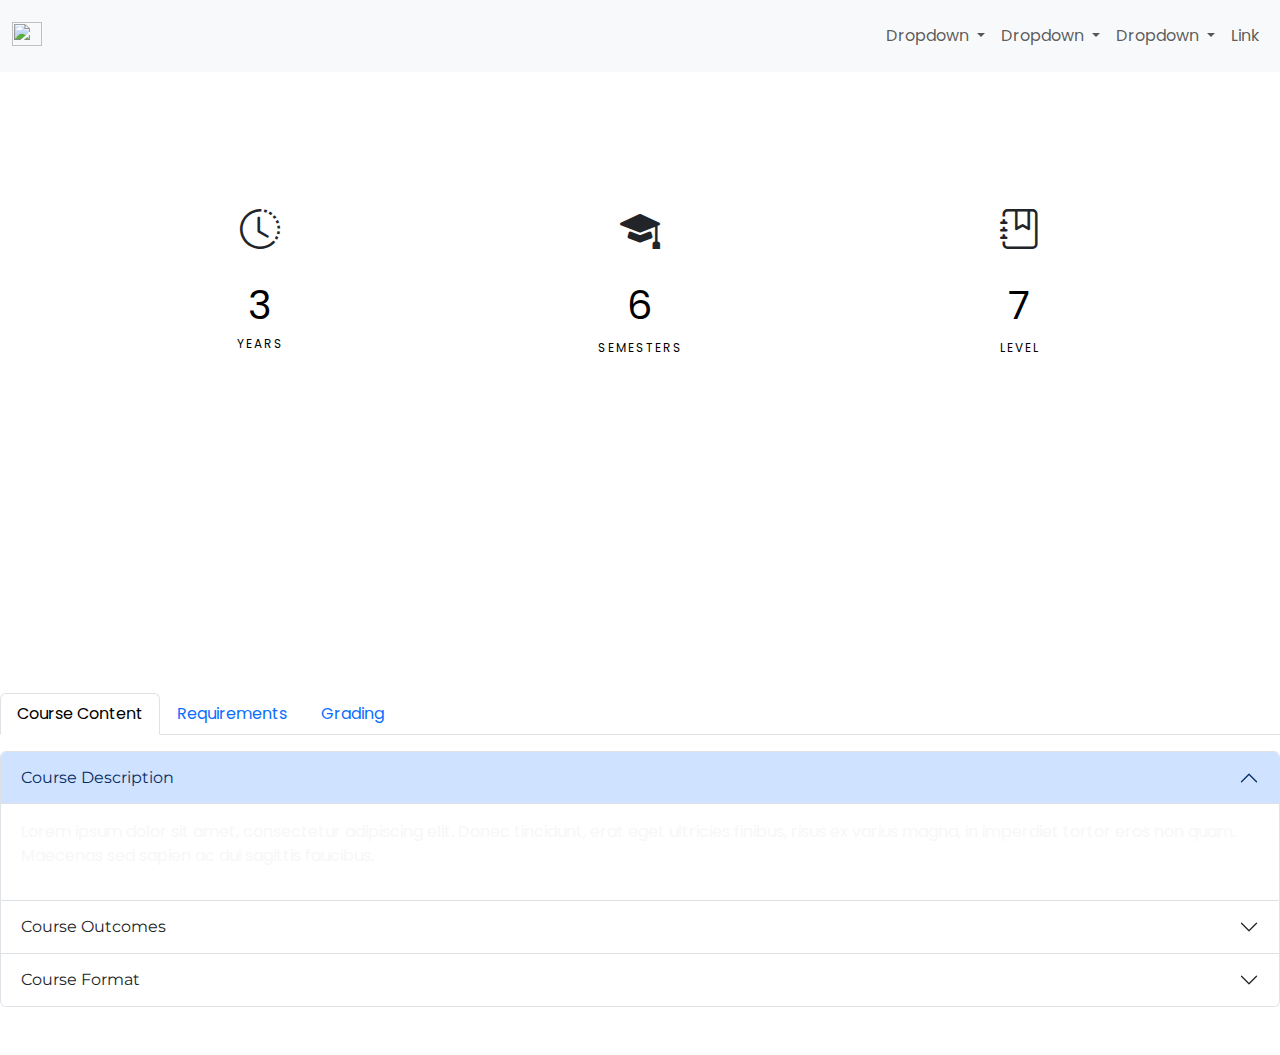
==== about.html @ 7b087fee "Initial commit" ====
<!DOCTYPE html>
<html lang="en">
  <head>
    <meta charset="UTF-8" />
    <meta name="viewport" content="width=device-width, initial-scale=1.0" />
    <title>Document</title>
    <link
      rel="stylesheet"
      href="https://cdn.jsdelivr.net/npm/bootstrap@5.3.3/dist/css/bootstrap.min.css"
    />
    <link rel="stylesheet" href="style/style.css" />
    <link
      rel="stylesheet"
      href="https://cdnjs.cloudflare.com/ajax/libs/animate.css/4.1.1/animate.min.css"
    />
  </head>
  <body>
    <header class="container-md">
      <nav
        class="navbar navbar-expand-lg navbar-light bg-light fixed-top"
        style="padding-top: 1rem; padding-bottom: 1rem"
      >
        <div class="container-fluid" style="max-width: 1600px">
          <a class="navbar-brand" href="#">
            <img
              src="https://getbootstrap.com/docs/5.1/assets/brand/bootstrap-logo.svg"
              alt=""
              width="30"
              height="24"
              class="d-inline-block align-text-top"
            />
          </a>
          <button
            class="navbar-toggler"
            type="button"
            data-bs-toggle="collapse"
            data-bs-target="#navbarSupportedContent"
            aria-controls="navbarSupportedContent"
            aria-expanded="false"
            aria-label="Toggle navigation"
          >
            <span class="navbar-toggler-icon"></span>
          </button>
          <div class="collapse navbar-collapse" id="navbarSupportedContent">
            <ul class="navbar-nav ms-auto me-0 mb-2 mb-lg-0">
              <li class="nav-item dropdown">
                <a
                  class="nav-link dropdown-toggle"
                  href="#"
                  id="navbarDropdown"
                  role="button"
                  data-bs-toggle="dropdown"
                  aria-expanded="false"
                >
                  Dropdown
                </a>
                <ul class="dropdown-menu" aria-labelledby="navbarDropdown">
                  <li><a class="dropdown-item" href="#">Action</a></li>
                  <li><a class="dropdown-item" href="#">Another action</a></li>
                  <li><hr class="dropdown-divider" /></li>
                  <li>
                    <a class="dropdown-item" href="#">Something else here</a>
                  </li>
                </ul>
              </li>
              <li class="nav-item dropdown">
                <a
                  class="nav-link dropdown-toggle"
                  href="#"
                  id="navbarDropdown"
                  role="button"
                  data-bs-toggle="dropdown"
                  aria-expanded="false"
                >
                  Dropdown
                </a>
                <ul class="dropdown-menu" aria-labelledby="navbarDropdown">
                  <li><a class="dropdown-item" href="#">Action</a></li>
                  <li><a class="dropdown-item" href="#">Another action</a></li>
                  <li><hr class="dropdown-divider" /></li>
                  <li>
                    <a class="dropdown-item" href="#">Something else here</a>
                  </li>
                </ul>
              </li>
              <li class="nav-item dropdown">
                <a
                  class="nav-link dropdown-toggle"
                  href="#"
                  id="navbarDropdown"
                  role="button"
                  data-bs-toggle="dropdown"
                  aria-expanded="false"
                >
                  Dropdown
                </a>
                <ul class="dropdown-menu" aria-labelledby="navbarDropdown">
                  <li><a class="dropdown-item" href="#">Action</a></li>
                  <li><a class="dropdown-item" href="#">Another action</a></li>
                  <li><hr class="dropdown-divider" /></li>
                  <li>
                    <a class="dropdown-item" href="#">Something else here</a>
                  </li>
                </ul>
              </li>
              <li class="nav-item">
                <a class="nav-link" href="#">Link</a>
              </li>
            </ul>
          </div>
        </div>
      </nav>
    </header>
    <section class="container-fluid" style="margin-top: 0px">
      <div class="container">
        <div class="row">
          <!-- counter -->
          <div class="col-md-4 col-sm-4 bottom-margin text-center counter-section fadeInUp sm-margin-bottom-ten animated" data-wow-duration="300ms" style="visibility: visible; animation-duration: 300ms; animation-name: fadeInUp;">
              <i class="bi bi-clock-history medium-icon" style="font-size: 40px;"></i>
              <span class="timer counter alt-font appear">3</span>
              <p class="counter-title">Years</p>
          </div>
          <!-- end counter -->
          <!-- counter -->
          <div class="col-md-4 col-sm-4 bottom-margin text-center counter-section fadeInUp sm-margin-bottom-ten animated" data-wow-duration="600ms" style="visibility: visible; animation-duration: 600ms; animation-name: fadeInUp;">
              <i class="bi bi-mortarboard-fill medium-icon"></i>
               <span class="timer counter alt-font appear">6</span>
              <span class="counter-title">Semesters</span>
          </div>
          <!-- end counter -->
          <!-- counter -->
          <div class="col-md-4 col-sm-4 bottom-margin-small text-center counter-section fadeInUp xs-margin-bottom-ten animated" data-wow-duration="900ms" style="visibility: visible; animation-duration: 900ms; animation-name: fadeInUp;">
              <i class="bi bi-journal-bookmark medium-icon"></i>
               <span class="timer counter alt-font appear">7</span>
              <span class="counter-title">Level</span>
          </div>
          <!-- end counter -->
      </div>
  </div>
    </section>
    <section
      style="
        background-image: url('https://dummyimage.com/1920x600/000/fff');
        background-size: cover;
        background-position: center;
      "
      class="d-flex align-items-center justify-content-center"
    >
      <div class="container-fluid" style="max-width: 1600px">
        <div class="row">
          <div class="col text-center pt-5 pb-5">
            <h1 class="display-1 fw-bold text-white">Electronic Engineering</h1>
            <p class="lead text-white">
              Lorem ipsum dolor sit amet, consectetur adipiscing elit.
              Vestibulum aliquet, nibh ut pretium malesuada, nisi est bibendum
              risus, ut efficitur turpis ipsum non tellus.
            </p>
          </div>
        </div>
      </div>
    </section>
    <section class="pt-5 pb-5">
      <ul class="nav nav-tabs" id="myTab" role="tablist">
        <li class="nav-item" role="presentation">
          <button class="nav-link active" id="home-tab" data-bs-toggle="tab" data-bs-target="#home" type="button" role="tab" aria-controls="home" aria-selected="true">Course Content</button>
        </li>
        <li class="nav-item" role="presentation">
          <button class="nav-link" id="profile-tab" data-bs-toggle="tab" data-bs-target="#profile" type="button" role="tab" aria-controls="profile" aria-selected="false">Requirements</button>
        </li>
        <li class="nav-item" role="presentation">
          <button class="nav-link" id="contact-tab" data-bs-toggle="tab" data-bs-target="#contact" type="button" role="tab" aria-controls="contact" aria-selected="false">Grading</button>
        </li>
      </ul>
      <div class="tab-content" id="myTabContent">
        <div class="tab-pane fade show active" id="home" role="tabpanel" aria-labelledby="home-tab">
          <div class="accordion mt-3" id="courseContentAccordion">
            <div class="accordion-item">
              <h2 class="accordion-header" id="courseContent1">
                <button class="accordion-button" type="button" data-bs-toggle="collapse" data-bs-target="#courseContent1Collapse" aria-expanded="true" aria-controls="courseContent1Collapse">
                  Course Description
                </button>
              </h2>
              <div id="courseContent1Collapse" class="accordion-collapse collapse show" aria-labelledby="courseContent1">
                <div class="accordion-body">
                  <p>
                    Lorem ipsum dolor sit amet, consectetur adipiscing elit.
                    Donec tincidunt, erat eget ultricies finibus, risus ex
                    varius magna, in imperdiet tortor eros non quam. Maecenas
                    sed sapien ac dui sagittis faucibus.
                  </p>
                </div>
              </div>
            </div>
            <div class="accordion-item">
              <h2 class="accordion-header" id="courseContent2">
                <button class="accordion-button collapsed" type="button" data-bs-toggle="collapse" data-bs-target="#courseContent2Collapse" aria-expanded="false" aria-controls="courseContent2Collapse">
                  Course Outcomes
                </button>
              </h2>
              <div id="courseContent2Collapse" class="accordion-collapse collapse" aria-labelledby="courseContent2">
                <div class="accordion-body">
                  <p>
                    Donec tincidunt, erat eget ultricies finibus, risus ex
                    varius magna, in imperdiet tortor eros non quam. Maecenas
                    sed sapien ac dui sagittis faucibus.
                  </p>
                </div>
              </div>
            </div>
            <div class="accordion-item">
              <h2 class="accordion-header" id="courseContent3">
                <button class="accordion-button collapsed" type="button" data-bs-toggle="collapse" data-bs-target="#courseContent3Collapse" aria-expanded="false" aria-controls="courseContent3Collapse">
                  Course Format
                </button>
              </h2>
              <div id="courseContent3Collapse" class="accordion-collapse collapse" aria-labelledby="courseContent3">
                <div class="accordion-body">
                  <p>
                    Lorem ipsum dolor sit amet, consectetur adipiscing elit.
                  </p>
                </div>
              </div>
            </div>
          </div>
        </div>
        <div class="tab-pane fade" id="profile" role="tabpanel" aria-labelledby="profile-tab">
          <div class="accordion mt-3" id="requirementsAccordion">
            <div class="accordion-item">
              <h2 class="accordion-header" id="requirements1">
                <button class="accordion-button" type="button" data-bs-toggle="collapse" data-bs-target="#requirements1Collapse" aria-expanded="true" aria-controls="requirements1Collapse">
                  Course Prerequisites
                </button>
              </h2>
              <div id="requirements1Collapse" class="accordion-collapse collapse show" aria-labelledby="requirements1">
                <div class="accordion-body">
                  <p>
                    Donec tincidunt, erat eget ultricies finibus, risus ex
                    varius magna, in imperdiet tortor eros non quam. Maecenas
                    sed sapien ac dui sagittis faucibus.
                  </p>
                </div>
              </div>
            </div>
            <div class="accordion-item">
              <h2 class="accordion-header" id="requirements2">
                <button class="accordion-button collapsed" type="button" data-bs-toggle="collapse" data-bs-target="#requirements2Collapse" aria-expanded="false" aria-controls="requirements2Collapse">
                  Software Requirements
                </button>
              </h2>
              <div id="requirements2Collapse" class="accordion-collapse collapse" aria-labelledby="requirements2">
                <div class="accordion-body">
                  <p>
                    Lorem ipsum dolor sit amet, consectetur adipiscing elit.
                    Donec tincidunt, erat eget ultricies finibus, risus ex
                    varius magna, in imperdiet tortor eros non quam. Maecenas
                    sed sapien ac dui sagittis faucibus.
                  </p>
                </div>
              </div>
            </div>
          </div>
        </div>
        <div class="tab-pane fade" id="contact" role="tabpanel" aria-labelledby="contact-tab">
          <div class="accordion mt-3" id="gradingAccordion">
            <div class="accordion-item">
              <h2 class="accordion-header" id="grading1">
                <button class="accordion-button" type="button" data-bs-toggle="collapse" data-bs-target="#grading1Collapse" aria-expanded="true" aria-controls="grading1Collapse">
                  Grading Scale
                </button>
              </h2>
              <div id="grading1Collapse" class="accordion-collapse collapse show" aria-labelledby="grading1">
                <div class="accordion-body">
                  <p>
                    Lorem ipsum dolor sit amet, consectetur adipiscing elit.
                    Donec tincidunt, erat eget ultricies finibus, risus ex
                    varius magna, in imperdiet tortor eros non quam. Maecenas
                    sed sapien ac dui sagittis faucibus.
                  </p>
                </div>
              </div>
            </div>
            <div class="accordion-item">
              <h2 class="accordion-header" id="grading2">
                <button class="accordion-button collapsed" type="button" data-bs-toggle="collapse" data-bs-target="#grading2Collapse" aria-expanded="false" aria-controls="grading2Collapse">
                  Assessment Methods
                </button>
              </h2>
              <div id="grading2Collapse" class="accordion-collapse collapse" aria-labelledby="grading2">

    <footer class="bg-dark text-center text-white py-2">
      <div class="container">
        <img src="https://dummyimage.com/200x50/000/fff" alt="Logo" />
        <p>Copyright © 2023, Placeholder Co.</p>
      </div>
    </footer>
  </body>
  <script src="https://cdn.jsdelivr.net/npm/bootstrap@5.3.3/dist/js/bootstrap.bundle.min.js"></script>
  <script src="./js/script.js"></script>
</html>
---- style/style.css ----
@import url("https://fonts.googleapis.com/css2?family=Poppins:wght@300;400;500;600;900&family=Montserrat:wght@300;400;500;600;900&display=swap");
@import url("https://cdn.jsdelivr.net/npm/bootstrap-icons@1.11.3/font/bootstrap-icons.min.css");

body {
  font-family: "Poppins", sans-serif;
}

h1,
h2,
h3,
h4,
h5,
h6 {
  font-family: "Montserrat", sans-serif !important;
}

.util-title {
  font-size: 2em;
  font-weight: 600;
  color: #f7f7f7;
}

.hero-header {
  background-color: #457b9d !important;
  padding: 10rem 3rem;
  margin: 6.25rem 0.9375rem 1.25rem 0.9375rem;
  border-radius: 20px;
  background-image: url("../images/hero.webp");
  background-size: cover;
  background-position: center;
  background-repeat: no-repeat;
  background-blend-mode: multiply;
}

.hero-subtitle {
  font-size: 4em;
  font-weight: 900;
  color: #f7f7f7;
}

.highlight {
  color: #7baece;
}

.filtered-img {
  filter: grayscale(100%);
}

p {
  color: #f7f7f7;
}

.info-box {
  background-color: #457b9d;
  padding: 10rem 3rem;
  margin: 6.25rem 0.9375rem 1.25rem 0.9375rem;
  border-radius: 20px;
}

.container-test {
  display: flex;
  justify-content: center;
  align-items: center;
  height: 100vh;
}

.image-container {
  perspective: 1000px;
}

.hover-image {
  width: 500px;
  transition: transform 0.2s ease;
}

.hover-image:hover {
  transform: scale(1.1) rotateX(var(--rotate-x)) rotateY(var(--rotate-y));
}

@keyframes slide {
  from {
    transform: translateX(0);
  }
  to {
    transform: translateX(-100%);
  }
}

.logos {
  overflow: hidden;
  padding: 60px 0;
  background: white;
  white-space: nowrap;
  position: relative;
}

.logos:before,
.logos:after {
  position: absolute;
  top: 0;
  width: 250px;
  height: 100%;
  content: "";
  z-index: 2;
}

.logos:before {
  left: 0;
  background: linear-gradient(to left, rgba(255, 255, 255, 0), white);
}

.logos:after {
  right: 0;
  background: linear-gradient(to right, rgba(255, 255, 255, 0), white);
}

.logos:hover .logos-slide {
  animation-play-state: paused;
}

.logos-slide {
  display: inline-block;
  animation: 35s slide infinite linear;
}

.logos-slide img {
  height: 50px;
  margin: 0 40px;
}

.owl-carousel .owl-item {
  transition: all 0.3s ease-in-out;
}

.owl-carousel .owl-item .card {
  padding: 30px;
  position: relative;
}

.owl-carousel .owl-stage-outer {
  overflow-y: auto !important;
  padding-bottom: 40px;
}

.owl-carousel .owl-item img {
  height: 50px;
  width: 50px !important;
  object-fit: cover;
  border-radius: 50px;
}

.owl-carousel .owl-item .card .name {
  position: absolute;
  bottom: -20px;
  left: 33%;
  color: #101c81;
  font-size: 1.1rem;
  font-weight: 600;
  background-color: aquamarine;
  padding: 0.3rem 0.4rem;
  border-radius: 5px;
  box-shadow: 2px 3px 15px #3c405a;
}

.owl-carousel .owl-item .card {
  opacity: 0.2;
  transform: scale3d(0.8, 0.8, 0.8);
  transition: all 0.3s ease-in-out;
}

.owl-carousel .owl-item.active.center .card {
  opacity: 1;
  transform: scale3d(1, 1, 1);
}

.owl-carousel .owl-dots {
  display: inline-block;
  width: 100%;
  text-align: center;
}

.owl-theme .owl-dots .owl-dot span {
  height: 20px;
  background: #2a6ba3 !important;
  border-radius: 2px !important;
  opacity: 0.8;
}

.owl-theme .owl-dots .owl-dot.active span,
.owl-theme .owl-dots .owl-dot:hover span {
  height: 13px;
  width: 13px;
  opacity: 1;
  transform: translateY(2px);
  background: #83b8e7 !important;
}

@media (min-width: 480.6px) and (max-width: 575.5px) {
  .owl-carousel .owl-item .card .name {
    left: 24%;
  }
}

@media (max-width: 360px) {
  .owl-carousel .owl-item .card .name {
    left: 30%;
  }
}

@media (max-width: 992px) {
  .util-title {
    font-size: 1em;
  }

  .hero-subtitle {
    font-size: 3em;
  }
}

.counter-section i {
  display: block;
  margin: 0 0 10px;
}
.counter-section span.counter {
  font-size: 40px;
  color: #000;
  line-height: 60px;
  display: block;
  letter-spacing: 2px;
}
.counter-title {
  font-size: 12px;
  letter-spacing: 2px;
  text-transform: uppercase;
  color: #000;
}
.counter-icon {
  top: 25px;
  position: relative;
}
.counter-style2 .counter-title {
  letter-spacing: 0.55px;
  float: left;
}
.counter-style2 span.counter {
  letter-spacing: 0.55px;
  float: left;
  margin-right: 10px;
}
.counter-style2 i {
  float: right;
  line-height: 26px;
  margin: 0 10px 0 0;
}
.counter-subheadline span {
  float: right;
}

.medium-icon {
  font-size: 40px !important;
  margin-bottom: 15px !important;
}

.container {
  margin-top: 200px;
}
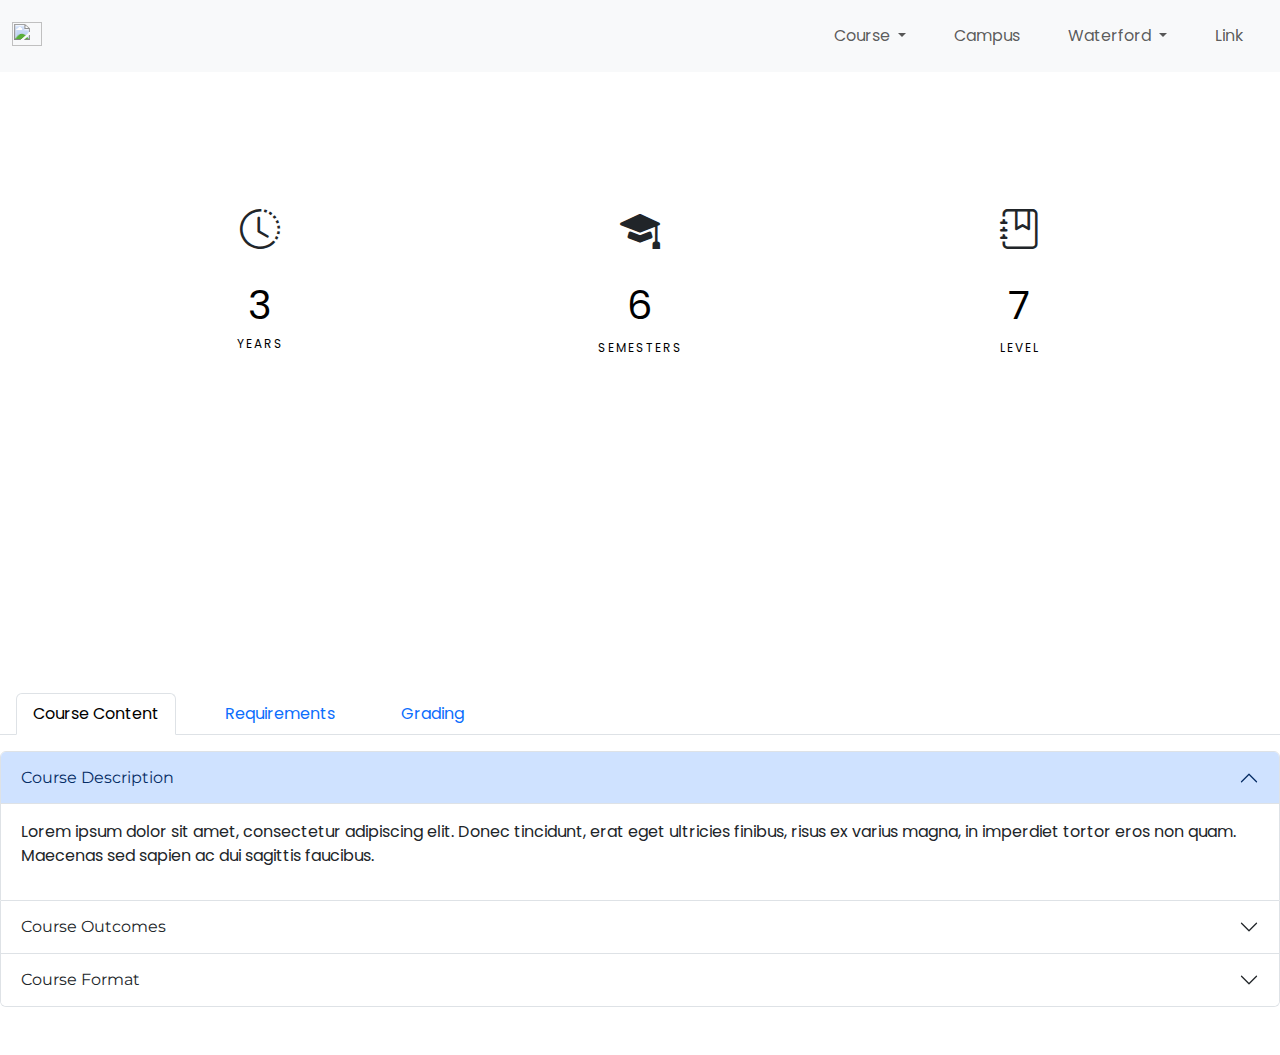
==== commit b7815319: "Navbar changes" ====
--- a/about.html
+++ b/about.html
@@ -52,55 +52,30 @@
                   data-bs-toggle="dropdown"
                   aria-expanded="false"
                 >
-                  Dropdown
+                Course
                 </a>
                 <ul class="dropdown-menu" aria-labelledby="navbarDropdown">
-                  <li><a class="dropdown-item" href="#">Action</a></li>
-                  <li><a class="dropdown-item" href="#">Another action</a></li>
-                  <li><hr class="dropdown-divider" /></li>
-                  <li>
-                    <a class="dropdown-item" href="#">Something else here</a>
-                  </li>
+                  <li><a class="dropdown-item" href="about.html">Course Info</a></li>
+                  <li><a class="dropdown-item" href="industry.html">About Industry</a></li>
                 </ul>
+              </li>
+              <li class="nav-item">
+                <a class="nav-link" href="#">Campus</a>
               </li>
               <li class="nav-item dropdown">
                 <a
                   class="nav-link dropdown-toggle"
-                  href="#"
+                  href="campus.html"
                   id="navbarDropdown"
                   role="button"
                   data-bs-toggle="dropdown"
                   aria-expanded="false"
                 >
-                  Dropdown
+                  Waterford
                 </a>
                 <ul class="dropdown-menu" aria-labelledby="navbarDropdown">
-                  <li><a class="dropdown-item" href="#">Action</a></li>
-                  <li><a class="dropdown-item" href="#">Another action</a></li>
-                  <li><hr class="dropdown-divider" /></li>
-                  <li>
-                    <a class="dropdown-item" href="#">Something else here</a>
-                  </li>
-                </ul>
-              </li>
-              <li class="nav-item dropdown">
-                <a
-                  class="nav-link dropdown-toggle"
-                  href="#"
-                  id="navbarDropdown"
-                  role="button"
-                  data-bs-toggle="dropdown"
-                  aria-expanded="false"
-                >
-                  Dropdown
-                </a>
-                <ul class="dropdown-menu" aria-labelledby="navbarDropdown">
-                  <li><a class="dropdown-item" href="#">Action</a></li>
-                  <li><a class="dropdown-item" href="#">Another action</a></li>
-                  <li><hr class="dropdown-divider" /></li>
-                  <li>
-                    <a class="dropdown-item" href="#">Something else here</a>
-                  </li>
+                  <li><a class="dropdown-item" href="#">Ammenities</a></li>
+                  <li><a class="dropdown-item" href="#">Accommodation</a></li>
                 </ul>
               </li>
               <li class="nav-item">
--- a/style/style.css
+++ b/style/style.css
@@ -3,6 +3,7 @@
 
 body {
   font-family: "Poppins", sans-serif;
+  overflow-x: hidden;
 }
 
 h1,
@@ -14,47 +15,88 @@
   font-family: "Montserrat", sans-serif !important;
 }
 
-.util-title {
-  font-size: 2em;
-  font-weight: 600;
+.navbar-brand {
+  transition: transform 0.2s ease;
+}
+
+.nav-item {
+  margin: 0rem 1rem;
+}
+
+.nav-link:hover {
+  color: #457b9d !important;
+}
+
+.dropdown-item:active {
+  color: #457b9d !important;
+}
+
+.navbar-brand:hover {
+  transform: scale(1.2);
+}
+
+.cta {
+  background-color: #457b9d;
+  padding: 0.5rem;
+  border-radius: 5px;
   color: #f7f7f7;
 }
 
-.hero-header {
+.cta:hover {
+  background-color: #457b9d;
+  padding: 0.5rem;
+  border-radius: 5px;
+  color: #f7f7f7;
+}
+
+.container-fluid {
+  max-width: 1600px;
+}
+
+.hero-header,
+.acc-header {
   background-color: #457b9d !important;
   padding: 10rem 3rem;
-  margin: 6.25rem 0.9375rem 1.25rem 0.9375rem;
+  margin: 8rem 0.9375rem 1.25rem 0.9375rem;
   border-radius: 20px;
-  background-image: url("../images/hero.webp");
   background-size: cover;
   background-position: center;
   background-repeat: no-repeat;
   background-blend-mode: multiply;
 }
 
-.hero-subtitle {
-  font-size: 4em;
-  font-weight: 900;
-  color: #f7f7f7;
+.hero-header {
+  background-image: url("../images/hero.webp");
+}
+
+.acc-header {
+  background-image: url("../images/waterford.webp");
 }
 
 .highlight {
   color: #7baece;
 }
 
+.small-about {
+  background-image: url(../images/gear-accent.svg);
+  background-size: contain;
+  background-repeat: no-repeat;
+  background-position: right;
+  padding: 5rem 0rem 6rem 0rem;
+  border-radius: 20px;
+}
+
 .filtered-img {
   filter: grayscale(100%);
 }
 
-p {
-  color: #f7f7f7;
-}
-
 .info-box {
   background-color: #457b9d;
-  padding: 10rem 3rem;
+  padding: 3rem 3rem;
   margin: 6.25rem 0.9375rem 1.25rem 0.9375rem;
   border-radius: 20px;
+  background-image: url(../images/icons.webp);
+  background-size: cover;
 }
 
 .container-test {
@@ -153,13 +195,13 @@
   position: absolute;
   bottom: -20px;
   left: 33%;
-  color: #101c81;
+  color: #f7f7f7;
   font-size: 1.1rem;
   font-weight: 600;
-  background-color: aquamarine;
+  background-color: #457b9d;
   padding: 0.3rem 0.4rem;
   border-radius: 5px;
-  box-shadow: 2px 3px 15px #3c405a;
+  box-shadow: 2px 2px 5px #3c405a54;
 }
 
 .owl-carousel .owl-item .card {
@@ -181,8 +223,9 @@
 
 .owl-theme .owl-dots .owl-dot span {
   height: 20px;
-  background: #2a6ba3 !important;
-  border-radius: 2px !important;
+  background: #f7f7f7f7 !important;
+  border-radius: 10px !important;
+  border: 1px solid #191919;
   opacity: 0.8;
 }
 
@@ -192,7 +235,29 @@
   width: 13px;
   opacity: 1;
   transform: translateY(2px);
-  background: #83b8e7 !important;
+  background: #457b9d !important;
+}
+
+.owl-carousel::before {
+  content: "“"; /* this is the left quote mark */
+  position: absolute;
+  color: #457b9d;
+  font-size: 10em;
+  font-weight: 700;
+  z-index: 2;
+  opacity: 0.2;
+  top: -10rem;
+}
+
+.owl-carousel::after {
+  content: "”"; /* this is the right quote mark */
+  position: absolute;
+  color: #457b9d;
+  font-size: 10em;
+  font-weight: 700;
+  z-index: 2;
+  opacity: 0.3;
+  bottom: -10rem;
 }
 
 @media (min-width: 480.6px) and (max-width: 575.5px) {
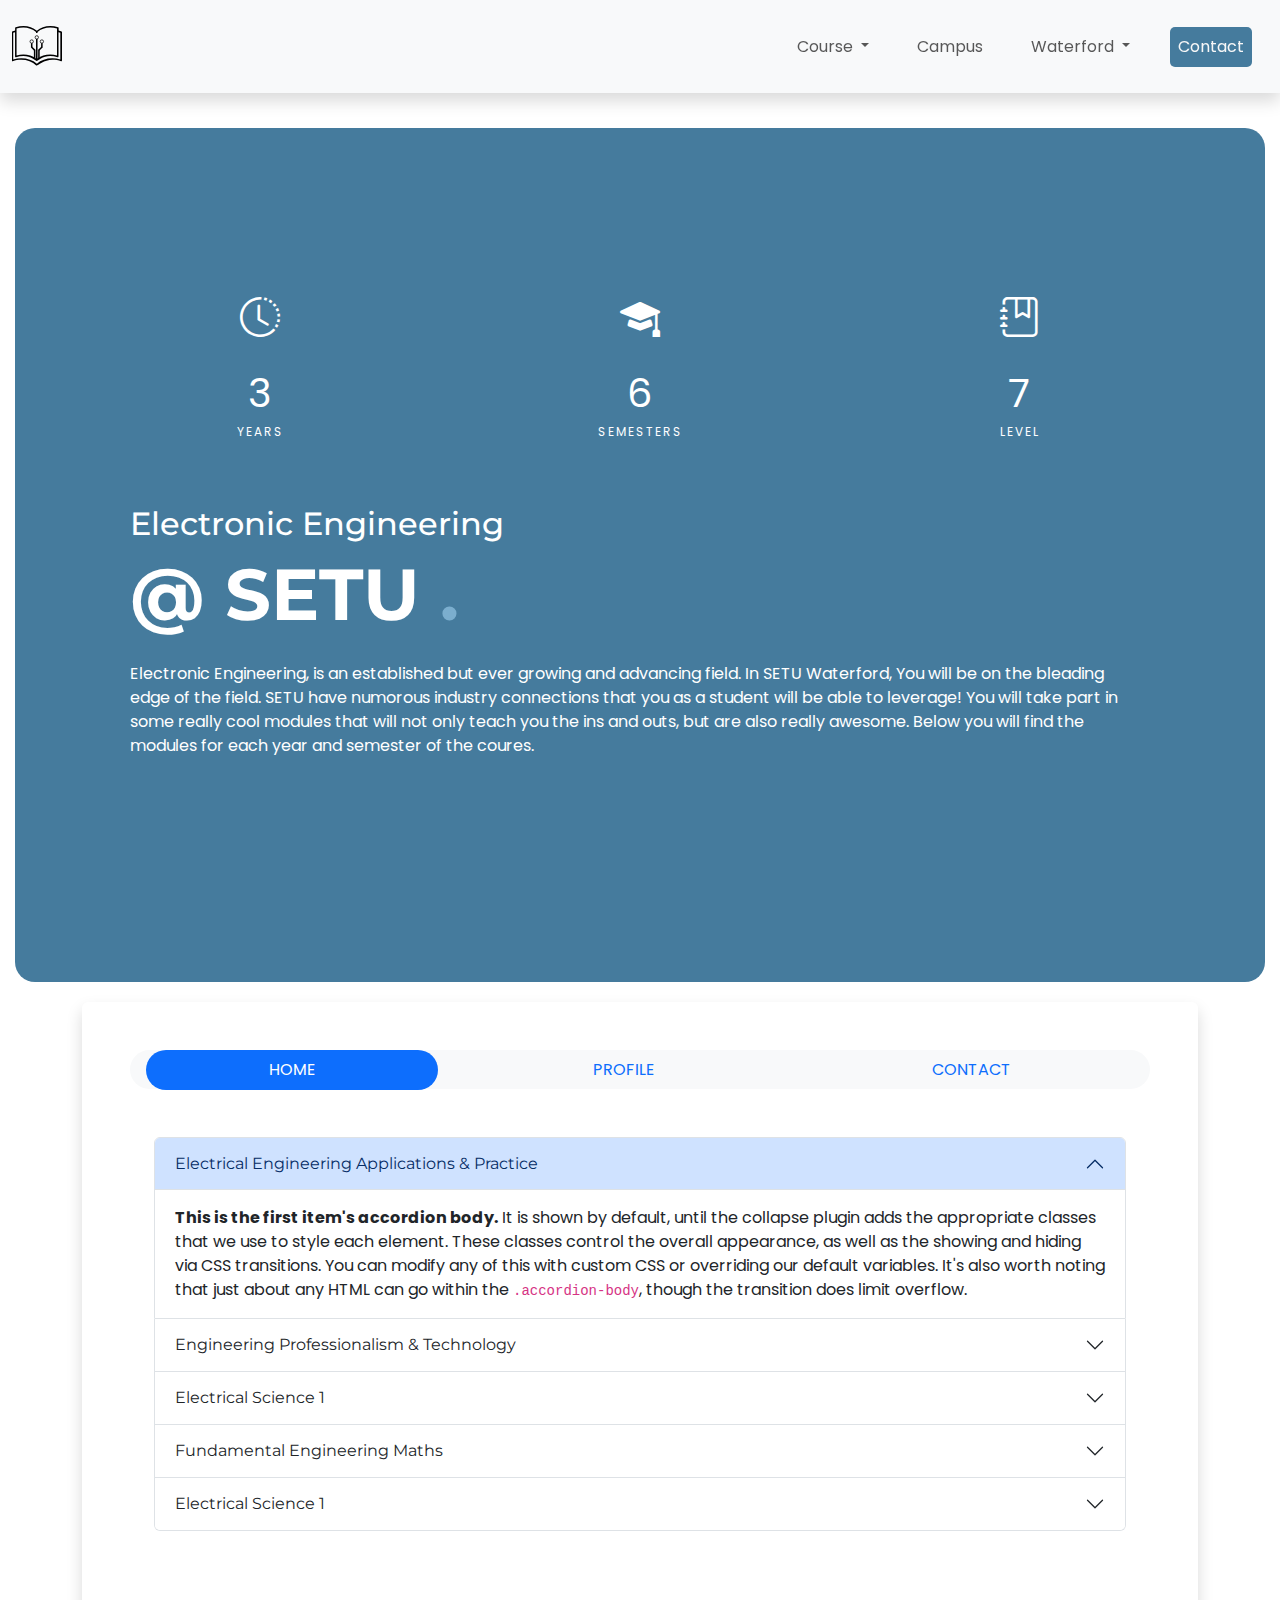
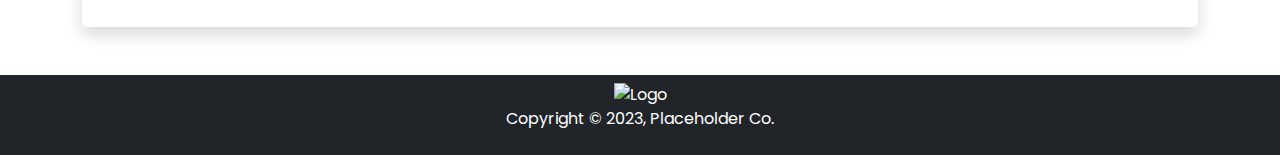
==== commit f84de0c5: "big changes" ====
--- a/about.html
+++ b/about.html
@@ -16,17 +16,17 @@
   </head>
   <body>
     <header class="container-md">
+      <!-- Nav Start-->
       <nav
-        class="navbar navbar-expand-lg navbar-light bg-light fixed-top"
-        style="padding-top: 1rem; padding-bottom: 1rem"
+        class="navbar navbar-expand-lg navbar-light bg-light fixed-top pt-3 pb-3 shadow"
       >
-        <div class="container-fluid" style="max-width: 1600px">
-          <a class="navbar-brand" href="#">
+        <div class="container-fluid">
+          <a class="navbar-brand" href="index.html">
             <img
-              src="https://getbootstrap.com/docs/5.1/assets/brand/bootstrap-logo.svg"
-              alt=""
-              width="30"
-              height="24"
+              src="./images/logo.svg"
+              alt="Home-Logo"
+              width="50px"
+              height="auto"
               class="d-inline-block align-text-top"
             />
           </a>
@@ -52,20 +52,26 @@
                   data-bs-toggle="dropdown"
                   aria-expanded="false"
                 >
-                Course
+                  Course
                 </a>
                 <ul class="dropdown-menu" aria-labelledby="navbarDropdown">
-                  <li><a class="dropdown-item" href="about.html">Course Info</a></li>
-                  <li><a class="dropdown-item" href="industry.html">About Industry</a></li>
+                  <li>
+                    <a class="dropdown-item" href="about.html">Course Info</a>
+                  </li>
+                  <li>
+                    <a class="dropdown-item" href="industry.html"
+                      >About Industry</a
+                    >
+                  </li>
                 </ul>
               </li>
               <li class="nav-item">
-                <a class="nav-link" href="#">Campus</a>
+                <a class="nav-link" href="campus.html">Campus</a>
               </li>
               <li class="nav-item dropdown">
                 <a
                   class="nav-link dropdown-toggle"
-                  href="campus.html"
+                  href="#"
                   id="navbarDropdown"
                   role="button"
                   data-bs-toggle="dropdown"
@@ -74,193 +80,163 @@
                   Waterford
                 </a>
                 <ul class="dropdown-menu" aria-labelledby="navbarDropdown">
-                  <li><a class="dropdown-item" href="#">Ammenities</a></li>
-                  <li><a class="dropdown-item" href="#">Accommodation</a></li>
+                  <li>
+                    <a class="dropdown-item" href="amenities.html"
+                      >Amenities</a
+                    >
+                  </li>
+                  <li>
+                    <a class="dropdown-item" href="accommodation.html"
+                      >Accommodation</a
+                    >
+                  </li>
                 </ul>
               </li>
               <li class="nav-item">
-                <a class="nav-link" href="#">Link</a>
+                <a class="nav-link cta" href="contact.html">Contact</a>
               </li>
             </ul>
           </div>
         </div>
       </nav>
+      <!-- Nav End-->
     </header>
-    <section class="container-fluid" style="margin-top: 0px">
+    <section class="jumbotron about-header">
       <div class="container">
         <div class="row">
           <!-- counter -->
-          <div class="col-md-4 col-sm-4 bottom-margin text-center counter-section fadeInUp sm-margin-bottom-ten animated" data-wow-duration="300ms" style="visibility: visible; animation-duration: 300ms; animation-name: fadeInUp;">
-              <i class="bi bi-clock-history medium-icon" style="font-size: 40px;"></i>
-              <span class="timer counter alt-font appear">3</span>
-              <p class="counter-title">Years</p>
-          </div>
+          <figure class="col-md-4 col-sm-4 bottom-margin text-center text-white counter-section fadeInUp animated" data-wow-duration="300ms" style="visibility: visible; animation-duration: 300ms; animation-name: fadeInUp;">
+              <i class="bi bi-clock-history medium-icon text-white" style="font-size: 40px;"></i>
+              <span class="timer counter alt-font appear text-white">3</span>
+              <figcaption class="counter-title text-white">Years</figcaption>
+          </figure>
           <!-- end counter -->
           <!-- counter -->
-          <div class="col-md-4 col-sm-4 bottom-margin text-center counter-section fadeInUp sm-margin-bottom-ten animated" data-wow-duration="600ms" style="visibility: visible; animation-duration: 600ms; animation-name: fadeInUp;">
-              <i class="bi bi-mortarboard-fill medium-icon"></i>
-               <span class="timer counter alt-font appear">6</span>
-              <span class="counter-title">Semesters</span>
-          </div>
+          <figure class="col-md-4 col-sm-4 bottom-margin text-center text-white counter-section fadeInUp animated" data-wow-duration="600ms" style="visibility: visible; animation-duration: 600ms; animation-name: fadeInUp;">
+              <i class="bi bi-mortarboard-fill medium-icon text-white"></i>
+               <span class="timer counter alt-font appear text-white">6</span>
+              <figcaption class="counter-title text-white">Semesters</figcaption>
+          </figure>
           <!-- end counter -->
           <!-- counter -->
-          <div class="col-md-4 col-sm-4 bottom-margin-small text-center counter-section fadeInUp xs-margin-bottom-ten animated" data-wow-duration="900ms" style="visibility: visible; animation-duration: 900ms; animation-name: fadeInUp;">
-              <i class="bi bi-journal-bookmark medium-icon"></i>
-               <span class="timer counter alt-font appear">7</span>
-              <span class="counter-title">Level</span>
-          </div>
-          <!-- end counter -->
-      </div>
-  </div>
-    </section>
-    <section
-      style="
-        background-image: url('https://dummyimage.com/1920x600/000/fff');
-        background-size: cover;
-        background-position: center;
-      "
-      class="d-flex align-items-center justify-content-center"
-    >
-      <div class="container-fluid" style="max-width: 1600px">
+          <figure class="col-md-4 col-sm-4 bottom-margin-small text-center text-white counter-section  animated" data-wow-duration="900ms" style="visibility: visible; animation-duration: 900ms; animation-name: fadeInUp;">
+              <i class="bi bi-journal-bookmark medium-icon text-white"></i>
+               <span class="timer counter alt-font appear text-white ">7</span>
+              <figcaption class="counter-title text-white">Level</figcaption>
+          </figure>
         <div class="row">
-          <div class="col text-center pt-5 pb-5">
-            <h1 class="display-1 fw-bold text-white">Electronic Engineering</h1>
-            <p class="lead text-white">
-              Lorem ipsum dolor sit amet, consectetur adipiscing elit.
-              Vestibulum aliquet, nibh ut pretium malesuada, nisi est bibendum
-              risus, ut efficitur turpis ipsum non tellus.
-            </p>
+          <div class="col-lg-12 animate__animated animate__fadeInUp">
+            <div class="p-4 p-md-5">
+              <h2 class="fw-semi-bold text-white">Electronic Engineering</h2>
+              <h3 class="display-2 fw-bold text-white pb-3">
+                @ SETU <span class="highlight">.</span>
+              </h3>
+              <p class="text-white">
+                Electronic Engineering, is an established but ever growing and advancing field.
+                In SETU Waterford, You will be on the bleading edge of the field. SETU have numorous industry connections that you as a student
+                will be able to leverage! You will take part in some really cool modules that will not only teach you the ins and outs, but are
+                also really awesome. Below you will find the modules for each year and semester of the coures.
+              </p>
+            </div>
           </div>
         </div>
       </div>
     </section>
-    <section class="pt-5 pb-5">
-      <ul class="nav nav-tabs" id="myTab" role="tablist">
-        <li class="nav-item" role="presentation">
-          <button class="nav-link active" id="home-tab" data-bs-toggle="tab" data-bs-target="#home" type="button" role="tab" aria-controls="home" aria-selected="true">Course Content</button>
-        </li>
-        <li class="nav-item" role="presentation">
-          <button class="nav-link" id="profile-tab" data-bs-toggle="tab" data-bs-target="#profile" type="button" role="tab" aria-controls="profile" aria-selected="false">Requirements</button>
-        </li>
-        <li class="nav-item" role="presentation">
-          <button class="nav-link" id="contact-tab" data-bs-toggle="tab" data-bs-target="#contact" type="button" role="tab" aria-controls="contact" aria-selected="false">Grading</button>
-        </li>
-      </ul>
-      <div class="tab-content" id="myTabContent">
-        <div class="tab-pane fade show active" id="home" role="tabpanel" aria-labelledby="home-tab">
-          <div class="accordion mt-3" id="courseContentAccordion">
-            <div class="accordion-item">
-              <h2 class="accordion-header" id="courseContent1">
-                <button class="accordion-button" type="button" data-bs-toggle="collapse" data-bs-target="#courseContent1Collapse" aria-expanded="true" aria-controls="courseContent1Collapse">
-                  Course Description
-                </button>
-              </h2>
-              <div id="courseContent1Collapse" class="accordion-collapse collapse show" aria-labelledby="courseContent1">
-                <div class="accordion-body">
-                  <p>
-                    Lorem ipsum dolor sit amet, consectetur adipiscing elit.
-                    Donec tincidunt, erat eget ultricies finibus, risus ex
-                    varius magna, in imperdiet tortor eros non quam. Maecenas
-                    sed sapien ac dui sagittis faucibus.
-                  </p>
+    <section class="container">
+      <div class="p-5 bg-white rounded shadow mb-5">
+        <!-- Rounded tabs -->
+        <ul id="myTab" role="tablist" class="nav nav-tabs nav-pills flex-column flex-sm-row text-center bg-light border-0 rounded-nav">
+          <li class="nav-item flex-sm-fill">
+            <a id="home-tab" href="#home" data-bs-toggle="tab" role="tab" aria-controls="home" aria-selected="true" class="nav-link border-0 text-uppercase font-weight-bold active">Home</a>
+          </li>
+          <li class="nav-item flex-sm-fill">
+            <a id="profile-tab" href="#profile" data-bs-toggle="tab" role="tab" aria-controls="profile" aria-selected="false" class="nav-link border-0 text-uppercase font-weight-bold">Profile</a>
+          </li>
+          <li class="nav-item flex-sm-fill">
+            <a id="contact-tab" href="#contact" data-bs-toggle="tab" role="tab" aria-controls="contact" aria-selected="false" class="nav-link border-0 text-uppercase font-weight-bold">Contact</a>
+          </li>
+        </ul>
+        <div id="myTabContent" class="tab-content">
+          <div id="home" role="tabpanel" aria-labelledby="home-tab" class="tab-pane fade px-4 py-5 show active">
+            <div class="accordion" id="accordionExample">
+              <div class="accordion-item">
+                <h2 class="accordion-header" id="headingOne">
+                  <button class="accordion-button" type="button" data-bs-toggle="collapse" data-bs-target="#collapseOne" aria-expanded="true" aria-controls="collapseOne">
+                    Electrical Engineering Applications & Practice
+                  </button>
+                </h2>
+                <div id="collapseOne" class="accordion-collapse collapse show" aria-labelledby="headingOne" data-bs-parent="#accordionExample">
+                  <div class="accordion-body">
+                    <strong>This is the first item's accordion body.</strong> It is shown by default, until the collapse plugin adds the appropriate classes that we use to style each element. These classes control the overall appearance, as well as the showing and hiding via CSS transitions. You can modify any of this with custom CSS or overriding our default variables. It's also worth noting that just about any HTML can go within the <code>.accordion-body</code>, though the transition does limit overflow.
+                  </div>
+                </div>
+              </div>
+              <div class="accordion-item">
+                <h2 class="accordion-header" id="headingTwo">
+                  <button class="accordion-button collapsed" type="button" data-bs-toggle="collapse" data-bs-target="#collapseTwo" aria-expanded="false" aria-controls="collapseTwo">
+                    Engineering Professionalism & Technology
+                  </button>
+                </h2>
+                <div id="collapseTwo" class="accordion-collapse collapse" aria-labelledby="headingTwo" data-bs-parent="#accordionExample">
+                  <div class="accordion-body">
+                    <strong>This is the second item's accordion body.</strong> It is hidden by default, until the collapse plugin adds the appropriate classes that we use to style each element. These classes control the overall appearance, as well as the showing and hiding via CSS transitions. You can modify any of this with custom CSS or overriding our default variables. It's also worth noting that just about any HTML can go within the <code>.accordion-body</code>, though the transition does limit overflow.
+                  </div>
+                </div>
+              </div>
+              <div class="accordion-item">
+                <h2 class="accordion-header" id="headingThree">
+                  <button class="accordion-button collapsed" type="button" data-bs-toggle="collapse" data-bs-target="#collapseThree" aria-expanded="false" aria-controls="collapseThree">
+                    Electrical Science 1
+                  </button>
+                </h2>
+                <div id="collapseThree" class="accordion-collapse collapse" aria-labelledby="headingThree" data-bs-parent="#accordionExample">
+                  <div class="accordion-body">
+                    <strong>This is the third item's accordion body.</strong> It is hidden by default, until the collapse plugin adds the appropriate classes that we use to style each element. These classes control the overall appearance, as well as the showing and hiding via CSS transitions. You can modify any of this with custom CSS or overriding our default variables. It's also worth noting that just about any HTML can go within the <code>.accordion-body</code>, though the transition does limit overflow.
+                  </div>
+                </div>
+              </div>
+              <div class="accordion-item">
+                <h2 class="accordion-header" id="headingThree">
+                  <button class="accordion-button collapsed" type="button" data-bs-toggle="collapse" data-bs-target="#collapseThree" aria-expanded="false" aria-controls="collapseThree">
+                    Fundamental Engineering Maths
+                  </button>
+                </h2>
+                <div id="collapseThree" class="accordion-collapse collapse" aria-labelledby="headingThree" data-bs-parent="#accordionExample">
+                  <div class="accordion-body">
+                    <strong>This is the third item's accordion body.</strong> It is hidden by default, until the collapse plugin adds the appropriate classes that we use to style each element. These classes control the overall appearance, as well as the showing and hiding via CSS transitions. You can modify any of this with custom CSS or overriding our default variables. It's also worth noting that just about any HTML can go within the <code>.accordion-body</code>, though the transition does limit overflow.
+                  </div>
+                </div>
+              </div>
+              <div class="accordion-item">
+                <h2 class="accordion-header" id="headingThree">
+                  <button class="accordion-button collapsed" type="button" data-bs-toggle="collapse" data-bs-target="#collapseThree" aria-expanded="false" aria-controls="collapseThree">
+                    Electrical Science 1
+                  </button>
+                </h2>
+                <div id="collapseThree" class="accordion-collapse collapse" aria-labelledby="headingThree" data-bs-parent="#accordionExample">
+                  <div class="accordion-body">
+                    <strong>This is the third item's accordion body.</strong> It is hidden by default, until the collapse plugin adds the appropriate classes that we use to style each element. These classes control the overall appearance, as well as the showing and hiding via CSS transitions. You can modify any of this with custom CSS or overriding our default variables. It's also worth noting that just about any HTML can go within the <code>.accordion-body</code>, though the transition does limit overflow.
+                  </div>
                 </div>
               </div>
             </div>
-            <div class="accordion-item">
-              <h2 class="accordion-header" id="courseContent2">
-                <button class="accordion-button collapsed" type="button" data-bs-toggle="collapse" data-bs-target="#courseContent2Collapse" aria-expanded="false" aria-controls="courseContent2Collapse">
-                  Course Outcomes
-                </button>
-              </h2>
-              <div id="courseContent2Collapse" class="accordion-collapse collapse" aria-labelledby="courseContent2">
-                <div class="accordion-body">
-                  <p>
-                    Donec tincidunt, erat eget ultricies finibus, risus ex
-                    varius magna, in imperdiet tortor eros non quam. Maecenas
-                    sed sapien ac dui sagittis faucibus.
-                  </p>
-                </div>
-              </div>
-            </div>
-            <div class="accordion-item">
-              <h2 class="accordion-header" id="courseContent3">
-                <button class="accordion-button collapsed" type="button" data-bs-toggle="collapse" data-bs-target="#courseContent3Collapse" aria-expanded="false" aria-controls="courseContent3Collapse">
-                  Course Format
-                </button>
-              </h2>
-              <div id="courseContent3Collapse" class="accordion-collapse collapse" aria-labelledby="courseContent3">
-                <div class="accordion-body">
-                  <p>
-                    Lorem ipsum dolor sit amet, consectetur adipiscing elit.
-                  </p>
-                </div>
-              </div>
-            </div>
+          </div>
+          <div id="profile" role="tabpanel" aria-labelledby="profile-tab" class="tab-pane fade px-4 py-5">
+            <p class="text-muted">Lorem ipsum dolor sit amet, consectetur adipisicing elit, sed do eiusmod tempor incididunt ut labore et dolore magna aliqua. Ut enim ad minim veniam, quis nostrud exercitation ullamco laboris nisi ut aliquip ex ea commodo consequat. Duis aute
+              irure dolor in reprehenderit in voluptate velit esse cillum dolore eu fugiat nulla pariatur. Excepteur sint occaecat cupidatat non proident, sunt in culpa qui officia deserunt mollit anim id est laborum.</p>
+            <p class="text-muted mb-0">Lorem ipsum dolor sit amet, consectetur adipisicing elit, sed do eiusmod tempor incididunt ut labore et dolore magna aliqua. Ut enim ad minim veniam, quis nostrud exercitation ullamco laboris nisi ut aliquip ex ea commodo consequat. Duis aute
+              irure dolor in reprehenderit in voluptate velit esse cillum dolore eu fugiat nulla pariatur. Excepteur sint occaecat cupidatat non proident, sunt in culpa qui officia deserunt mollit anim id est laborum.</p>
+          </div>
+          <div id="contact" role="tabpanel" aria-labelledby="contact-tab" class="tab-pane fade px-4 py-5">
+            <p class="text-muted">Lorem ipsum dolor sit amet, consectetur adipisicing elit, sed do eiusmod tempor incididunt ut labore et dolore magna aliqua. Ut enim ad minim veniam, quis nostrud exercitation ullamco laboris nisi ut aliquip ex ea commodo consequat. Duis aute
+              irure dolor in reprehenderit in voluptate velit esse cillum dolore eu fugiat nulla pariatur. Excepteur sint occaecat cupidatat non proident, sunt in culpa qui officia deserunt mollit anim id est laborum.</p>
+            <p class="text-muted">Lorem ipsum dolor sit amet, consectetur adipisicing elit, sed do eiusmod tempor incididunt ut labore et dolore magna aliqua. Ut enim ad minim veniam, quis nostrud exercitation ullamco laboris nisi ut aliquip ex ea commodo consequat. Duis aute
+              irure dolor in reprehenderit in voluptate velit esse cillum dolore eu fugiat nulla pariatur. Excepteur sint occaecat cupidatat non proident, sunt in culpa qui officia deserunt mollit anim id est laborum.</p>
           </div>
         </div>
-        <div class="tab-pane fade" id="profile" role="tabpanel" aria-labelledby="profile-tab">
-          <div class="accordion mt-3" id="requirementsAccordion">
-            <div class="accordion-item">
-              <h2 class="accordion-header" id="requirements1">
-                <button class="accordion-button" type="button" data-bs-toggle="collapse" data-bs-target="#requirements1Collapse" aria-expanded="true" aria-controls="requirements1Collapse">
-                  Course Prerequisites
-                </button>
-              </h2>
-              <div id="requirements1Collapse" class="accordion-collapse collapse show" aria-labelledby="requirements1">
-                <div class="accordion-body">
-                  <p>
-                    Donec tincidunt, erat eget ultricies finibus, risus ex
-                    varius magna, in imperdiet tortor eros non quam. Maecenas
-                    sed sapien ac dui sagittis faucibus.
-                  </p>
-                </div>
-              </div>
-            </div>
-            <div class="accordion-item">
-              <h2 class="accordion-header" id="requirements2">
-                <button class="accordion-button collapsed" type="button" data-bs-toggle="collapse" data-bs-target="#requirements2Collapse" aria-expanded="false" aria-controls="requirements2Collapse">
-                  Software Requirements
-                </button>
-              </h2>
-              <div id="requirements2Collapse" class="accordion-collapse collapse" aria-labelledby="requirements2">
-                <div class="accordion-body">
-                  <p>
-                    Lorem ipsum dolor sit amet, consectetur adipiscing elit.
-                    Donec tincidunt, erat eget ultricies finibus, risus ex
-                    varius magna, in imperdiet tortor eros non quam. Maecenas
-                    sed sapien ac dui sagittis faucibus.
-                  </p>
-                </div>
-              </div>
-            </div>
-          </div>
-        </div>
-        <div class="tab-pane fade" id="contact" role="tabpanel" aria-labelledby="contact-tab">
-          <div class="accordion mt-3" id="gradingAccordion">
-            <div class="accordion-item">
-              <h2 class="accordion-header" id="grading1">
-                <button class="accordion-button" type="button" data-bs-toggle="collapse" data-bs-target="#grading1Collapse" aria-expanded="true" aria-controls="grading1Collapse">
-                  Grading Scale
-                </button>
-              </h2>
-              <div id="grading1Collapse" class="accordion-collapse collapse show" aria-labelledby="grading1">
-                <div class="accordion-body">
-                  <p>
-                    Lorem ipsum dolor sit amet, consectetur adipiscing elit.
-                    Donec tincidunt, erat eget ultricies finibus, risus ex
-                    varius magna, in imperdiet tortor eros non quam. Maecenas
-                    sed sapien ac dui sagittis faucibus.
-                  </p>
-                </div>
-              </div>
-            </div>
-            <div class="accordion-item">
-              <h2 class="accordion-header" id="grading2">
-                <button class="accordion-button collapsed" type="button" data-bs-toggle="collapse" data-bs-target="#grading2Collapse" aria-expanded="false" aria-controls="grading2Collapse">
-                  Assessment Methods
-                </button>
-              </h2>
-              <div id="grading2Collapse" class="accordion-collapse collapse" aria-labelledby="grading2">
+        <!-- End rounded tabs -->
+      </div>
+    </section>
 
     <footer class="bg-dark text-center text-white py-2">
       <div class="container">
@@ -270,5 +246,5 @@
     </footer>
   </body>
   <script src="https://cdn.jsdelivr.net/npm/bootstrap@5.3.3/dist/js/bootstrap.bundle.min.js"></script>
-  <script src="./js/script.js"></script>
+  <script src="https://ajax.googleapis.com/ajax/libs/jquery/3.2.1/jquery.min.js"></script>
 </html>
--- a/style/style.css
+++ b/style/style.css
@@ -54,7 +54,10 @@
 }
 
 .hero-header,
-.acc-header {
+.acc-header,
+.about-header,
+.work-header1,
+.work-header2 {
   background-color: #457b9d !important;
   padding: 10rem 3rem;
   margin: 8rem 0.9375rem 1.25rem 0.9375rem;
@@ -73,12 +76,24 @@
   background-image: url("../images/waterford.webp");
 }
 
+.about-header {
+  background-image: url("../images/soldering.webp");
+}
+
+.work-header1 {
+  background-image: url("../images/engwork1.webp");
+}
+
+.work-header2 {
+  background-image: url("../images/engwork2.webp");
+}
+
 .highlight {
   color: #7baece;
 }
 
 .small-about {
-  background-image: url(../images/gear-accent.svg);
+  background-image: url("../images/gear-accent.svg");
   background-size: contain;
   background-repeat: no-repeat;
   background-position: right;
@@ -95,7 +110,7 @@
   padding: 3rem 3rem;
   margin: 6.25rem 0.9375rem 1.25rem 0.9375rem;
   border-radius: 20px;
-  background-image: url(../images/icons.webp);
+  background-image: url("../images/icons.webp");
   background-size: cover;
 }
 
@@ -162,7 +177,7 @@
 
 .logos-slide {
   display: inline-block;
-  animation: 35s slide infinite linear;
+  animation: 25s slide infinite linear;
 }
 
 .logos-slide img {
@@ -326,6 +341,18 @@
   margin-bottom: 15px !important;
 }
 
-.container {
-  margin-top: 200px;
-}
+@media (min-width: 576px) {
+  .rounded-nav {
+    border-radius: 50rem !important;
+  }
+}
+
+@media (min-width: 576px) {
+  .rounded-nav .nav-link {
+    border-radius: 50rem !important;
+  }
+}
+
+.contact-sec {
+  margin: 10rem 0rem !important;
+}
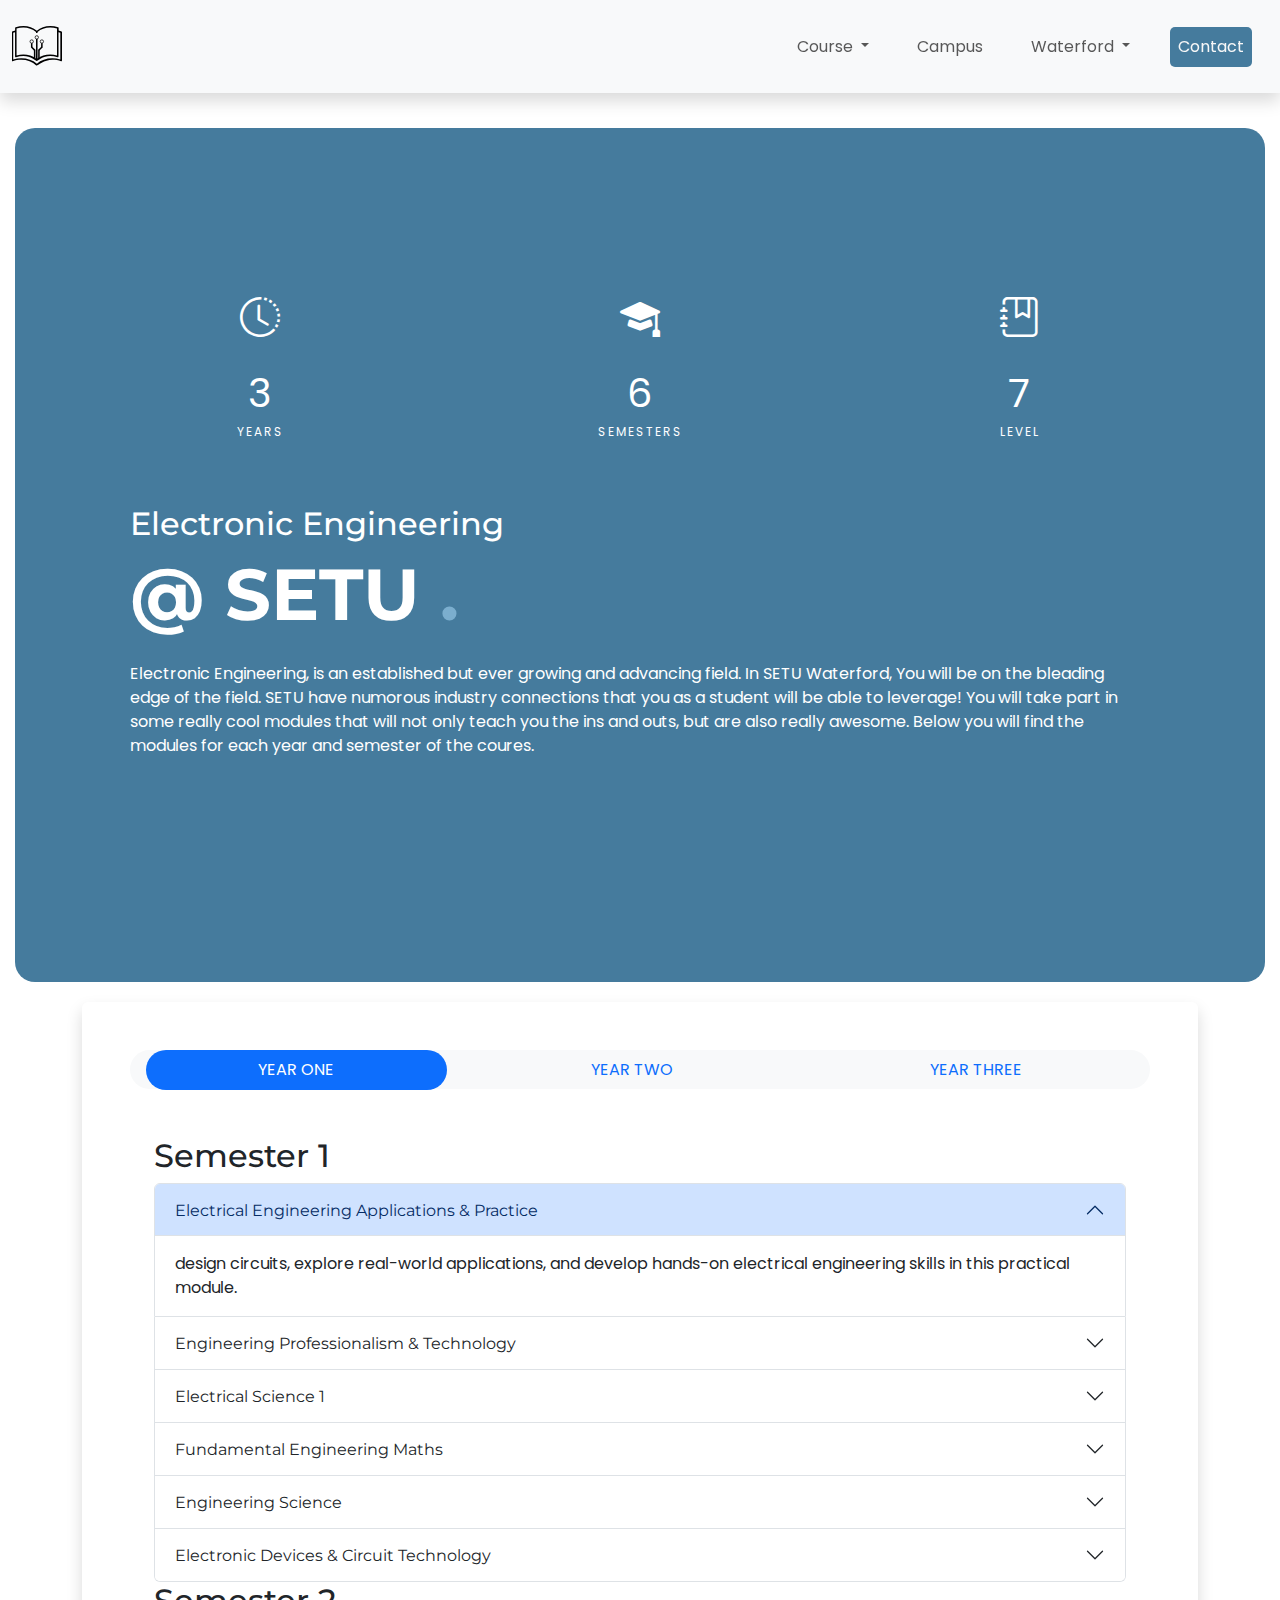
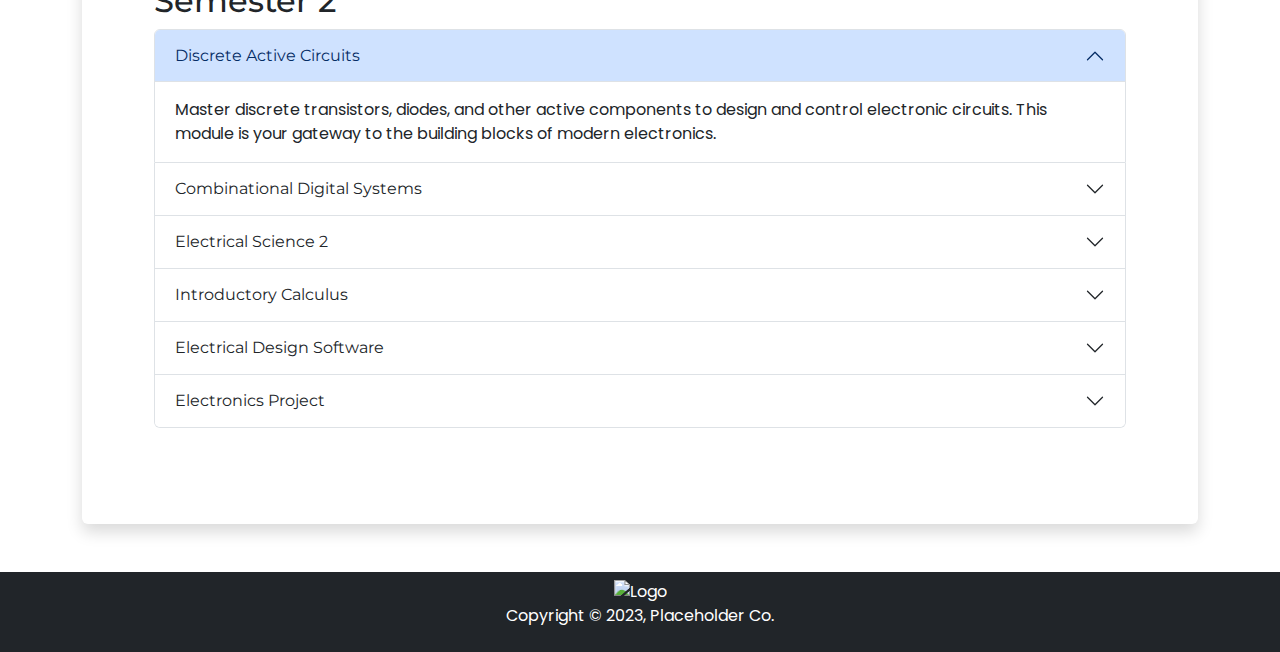
==== commit 942173a4: "Semantic Changes" ====
--- a/about.html
+++ b/about.html
@@ -101,142 +101,481 @@
       </nav>
       <!-- Nav End-->
     </header>
-    <section class="jumbotron about-header">
-      <div class="container">
-        <div class="row">
-          <!-- counter -->
-          <figure class="col-md-4 col-sm-4 bottom-margin text-center text-white counter-section fadeInUp animated" data-wow-duration="300ms" style="visibility: visible; animation-duration: 300ms; animation-name: fadeInUp;">
-              <i class="bi bi-clock-history medium-icon text-white" style="font-size: 40px;"></i>
-              <span class="timer counter alt-font appear text-white">3</span>
-              <figcaption class="counter-title text-white">Years</figcaption>
-          </figure>
-          <!-- end counter -->
-          <!-- counter -->
-          <figure class="col-md-4 col-sm-4 bottom-margin text-center text-white counter-section fadeInUp animated" data-wow-duration="600ms" style="visibility: visible; animation-duration: 600ms; animation-name: fadeInUp;">
-              <i class="bi bi-mortarboard-fill medium-icon text-white"></i>
-               <span class="timer counter alt-font appear text-white">6</span>
-              <figcaption class="counter-title text-white">Semesters</figcaption>
-          </figure>
-          <!-- end counter -->
-          <!-- counter -->
-          <figure class="col-md-4 col-sm-4 bottom-margin-small text-center text-white counter-section  animated" data-wow-duration="900ms" style="visibility: visible; animation-duration: 900ms; animation-name: fadeInUp;">
-              <i class="bi bi-journal-bookmark medium-icon text-white"></i>
-               <span class="timer counter alt-font appear text-white ">7</span>
-              <figcaption class="counter-title text-white">Level</figcaption>
-          </figure>
-        <div class="row">
-          <div class="col-lg-12 animate__animated animate__fadeInUp">
-            <div class="p-4 p-md-5">
-              <h2 class="fw-semi-bold text-white">Electronic Engineering</h2>
-              <h3 class="display-2 fw-bold text-white pb-3">
-                @ SETU <span class="highlight">.</span>
-              </h3>
-              <p class="text-white">
-                Electronic Engineering, is an established but ever growing and advancing field.
-                In SETU Waterford, You will be on the bleading edge of the field. SETU have numorous industry connections that you as a student
-                will be able to leverage! You will take part in some really cool modules that will not only teach you the ins and outs, but are
-                also really awesome. Below you will find the modules for each year and semester of the coures.
-              </p>
+
+    <main>
+      <section class="jumbotron about-header">
+        <div class="container">
+          <div class="row">
+            <!-- counter -->
+            <figure class="col-md-4 col-sm-4 bottom-margin text-center text-white counter-section fadeInUp animated" data-wow-duration="300ms" style="visibility: visible; animation-duration: 300ms; animation-name: fadeInUp;">
+                <i class="bi bi-clock-history medium-icon text-white" style="font-size: 40px;"></i>
+                <span class="timer counter alt-font appear text-white">3</span>
+                <figcaption class="counter-title text-white">Years</figcaption>
+            </figure>
+            <!-- end counter -->
+            <!-- counter -->
+            <figure class="col-md-4 col-sm-4 bottom-margin text-center text-white counter-section fadeInUp animated" data-wow-duration="600ms" style="visibility: visible; animation-duration: 600ms; animation-name: fadeInUp;">
+                <i class="bi bi-mortarboard-fill medium-icon text-white"></i>
+                 <span class="timer counter alt-font appear text-white">6</span>
+                <figcaption class="counter-title text-white">Semesters</figcaption>
+            </figure>
+            <!-- end counter -->
+            <!-- counter -->
+            <figure class="col-md-4 col-sm-4 bottom-margin-small text-center text-white counter-section  animated" data-wow-duration="900ms" style="visibility: visible; animation-duration: 900ms; animation-name: fadeInUp;">
+                <i class="bi bi-journal-bookmark medium-icon text-white"></i>
+                 <span class="timer counter alt-font appear text-white ">7</span>
+                <figcaption class="counter-title text-white">Level</figcaption>
+            </figure>
+          <div class="row">
+            <div class="col-lg-12 animate__animated animate__fadeInUp">
+              <div class="p-4 p-md-5">
+                <h2 class="fw-semi-bold text-white">Electronic Engineering</h2>
+                <h3 class="display-2 fw-bold text-white pb-3">
+                  @ SETU <span class="highlight">.</span>
+                </h3>
+                <p class="text-white">
+                  Electronic Engineering, is an established but ever growing and advancing field.
+                  In SETU Waterford, You will be on the bleading edge of the field. SETU have numorous industry connections that you as a student
+                  will be able to leverage! You will take part in some really cool modules that will not only teach you the ins and outs, but are
+                  also really awesome. Below you will find the modules for each year and semester of the coures.
+                </p>
+              </div>
             </div>
           </div>
         </div>
-      </div>
-    </section>
-    <section class="container">
-      <div class="p-5 bg-white rounded shadow mb-5">
-        <!-- Rounded tabs -->
-        <ul id="myTab" role="tablist" class="nav nav-tabs nav-pills flex-column flex-sm-row text-center bg-light border-0 rounded-nav">
-          <li class="nav-item flex-sm-fill">
-            <a id="home-tab" href="#home" data-bs-toggle="tab" role="tab" aria-controls="home" aria-selected="true" class="nav-link border-0 text-uppercase font-weight-bold active">Home</a>
-          </li>
-          <li class="nav-item flex-sm-fill">
-            <a id="profile-tab" href="#profile" data-bs-toggle="tab" role="tab" aria-controls="profile" aria-selected="false" class="nav-link border-0 text-uppercase font-weight-bold">Profile</a>
-          </li>
-          <li class="nav-item flex-sm-fill">
-            <a id="contact-tab" href="#contact" data-bs-toggle="tab" role="tab" aria-controls="contact" aria-selected="false" class="nav-link border-0 text-uppercase font-weight-bold">Contact</a>
-          </li>
-        </ul>
-        <div id="myTabContent" class="tab-content">
-          <div id="home" role="tabpanel" aria-labelledby="home-tab" class="tab-pane fade px-4 py-5 show active">
-            <div class="accordion" id="accordionExample">
-              <div class="accordion-item">
-                <h2 class="accordion-header" id="headingOne">
-                  <button class="accordion-button" type="button" data-bs-toggle="collapse" data-bs-target="#collapseOne" aria-expanded="true" aria-controls="collapseOne">
-                    Electrical Engineering Applications & Practice
-                  </button>
-                </h2>
-                <div id="collapseOne" class="accordion-collapse collapse show" aria-labelledby="headingOne" data-bs-parent="#accordionExample">
-                  <div class="accordion-body">
-                    <strong>This is the first item's accordion body.</strong> It is shown by default, until the collapse plugin adds the appropriate classes that we use to style each element. These classes control the overall appearance, as well as the showing and hiding via CSS transitions. You can modify any of this with custom CSS or overriding our default variables. It's also worth noting that just about any HTML can go within the <code>.accordion-body</code>, though the transition does limit overflow.
-                  </div>
-                </div>
-              </div>
-              <div class="accordion-item">
-                <h2 class="accordion-header" id="headingTwo">
-                  <button class="accordion-button collapsed" type="button" data-bs-toggle="collapse" data-bs-target="#collapseTwo" aria-expanded="false" aria-controls="collapseTwo">
-                    Engineering Professionalism & Technology
-                  </button>
-                </h2>
-                <div id="collapseTwo" class="accordion-collapse collapse" aria-labelledby="headingTwo" data-bs-parent="#accordionExample">
-                  <div class="accordion-body">
-                    <strong>This is the second item's accordion body.</strong> It is hidden by default, until the collapse plugin adds the appropriate classes that we use to style each element. These classes control the overall appearance, as well as the showing and hiding via CSS transitions. You can modify any of this with custom CSS or overriding our default variables. It's also worth noting that just about any HTML can go within the <code>.accordion-body</code>, though the transition does limit overflow.
-                  </div>
-                </div>
-              </div>
-              <div class="accordion-item">
-                <h2 class="accordion-header" id="headingThree">
-                  <button class="accordion-button collapsed" type="button" data-bs-toggle="collapse" data-bs-target="#collapseThree" aria-expanded="false" aria-controls="collapseThree">
-                    Electrical Science 1
-                  </button>
-                </h2>
-                <div id="collapseThree" class="accordion-collapse collapse" aria-labelledby="headingThree" data-bs-parent="#accordionExample">
-                  <div class="accordion-body">
-                    <strong>This is the third item's accordion body.</strong> It is hidden by default, until the collapse plugin adds the appropriate classes that we use to style each element. These classes control the overall appearance, as well as the showing and hiding via CSS transitions. You can modify any of this with custom CSS or overriding our default variables. It's also worth noting that just about any HTML can go within the <code>.accordion-body</code>, though the transition does limit overflow.
-                  </div>
-                </div>
-              </div>
-              <div class="accordion-item">
-                <h2 class="accordion-header" id="headingThree">
-                  <button class="accordion-button collapsed" type="button" data-bs-toggle="collapse" data-bs-target="#collapseThree" aria-expanded="false" aria-controls="collapseThree">
-                    Fundamental Engineering Maths
-                  </button>
-                </h2>
-                <div id="collapseThree" class="accordion-collapse collapse" aria-labelledby="headingThree" data-bs-parent="#accordionExample">
-                  <div class="accordion-body">
-                    <strong>This is the third item's accordion body.</strong> It is hidden by default, until the collapse plugin adds the appropriate classes that we use to style each element. These classes control the overall appearance, as well as the showing and hiding via CSS transitions. You can modify any of this with custom CSS or overriding our default variables. It's also worth noting that just about any HTML can go within the <code>.accordion-body</code>, though the transition does limit overflow.
-                  </div>
-                </div>
-              </div>
-              <div class="accordion-item">
-                <h2 class="accordion-header" id="headingThree">
-                  <button class="accordion-button collapsed" type="button" data-bs-toggle="collapse" data-bs-target="#collapseThree" aria-expanded="false" aria-controls="collapseThree">
-                    Electrical Science 1
-                  </button>
-                </h2>
-                <div id="collapseThree" class="accordion-collapse collapse" aria-labelledby="headingThree" data-bs-parent="#accordionExample">
-                  <div class="accordion-body">
-                    <strong>This is the third item's accordion body.</strong> It is hidden by default, until the collapse plugin adds the appropriate classes that we use to style each element. These classes control the overall appearance, as well as the showing and hiding via CSS transitions. You can modify any of this with custom CSS or overriding our default variables. It's also worth noting that just about any HTML can go within the <code>.accordion-body</code>, though the transition does limit overflow.
-                  </div>
-                </div>
+      </section>
+      <section class="container">
+        <div class="p-5 bg-white rounded shadow mb-5">
+          <ul id="myTab" role="tablist" class="nav nav-tabs nav-pills flex-column flex-sm-row text-center bg-light border-0 rounded-nav">
+            <li class="nav-item flex-sm-fill">
+              <a id="home-tab" href="#yearOne" data-bs-toggle="tab" role="tab" aria-controls="yearOne" aria-selected="true" class="nav-link border-0 text-uppercase font-weight-bold active">Year One</a>
+            </li>
+            <li class="nav-item flex-sm-fill">
+              <a id="profile-tab" href="#yearTwo" data-bs-toggle="tab" role="tab" aria-controls="yearTwo" aria-selected="false" class="nav-link border-0 text-uppercase font-weight-bold">Year Two</a>
+            </li>
+            <li class="nav-item flex-sm-fill">
+              <a id="contact-tab" href="#yearThree" data-bs-toggle="tab" role="tab" aria-controls="yearThree" aria-selected="false" class="nav-link border-0 text-uppercase font-weight-bold">Year Three</a>
+            </li>
+          </ul>
+          <div id="myTabContent" class="tab-content">
+            <div id="yearOne" role="tabpanel" aria-labelledby="home-tab" class="tab-pane fade px-4 py-5 show active">
+              <h2>Semester 1</h2>
+              <div class="accordion" id="accordionExample">
+                <summary class="accordion-item">
+                  <h2 class="accordion-header" id="headingOne">
+                    <button class="accordion-button" type="button" data-bs-toggle="collapse" data-bs-target="#collapseOne" aria-expanded="true" aria-controls="collapseOne">
+                      Electrical Engineering Applications & Practice
+                    </button>
+                  </h2>
+                  <div id="collapseOne" class="accordion-collapse collapse show" aria-labelledby="headingOne" data-bs-parent="#accordionExample">
+                    <div class="accordion-body">
+                      design circuits, explore real-world applications, and develop hands-on electrical engineering skills in this practical module.
+                    </div>
+                  </div>
+                </summary>
+                <summary class="accordion-item">
+                  <h2 class="accordion-header" id="headingTwo">
+                    <button class="accordion-button collapsed" type="button" data-bs-toggle="collapse" data-bs-target="#collapseTwo" aria-expanded="false" aria-controls="collapseTwo">
+                      Engineering Professionalism & Technology
+                    </button>
+                  </h2>
+                  <div id="collapseTwo" class="accordion-collapse collapse" aria-labelledby="headingTwo" data-bs-parent="#accordionExample">
+                    <div class="accordion-body">
+                      Navigate the ethics and responsibilities of engineering in a tech-driven world. This module explores professional conduct, codes of ethics, and the impact of technology on society.
+                    </div>
+                  </div>
+                </summary>
+                <summary class="accordion-item">
+                  <h2 class="accordion-header" id="headingThree">
+                    <button class="accordion-button collapsed" type="button" data-bs-toggle="collapse" data-bs-target="#collapseThree" aria-expanded="false" aria-controls="collapseThree">
+                      Electrical Science 1
+                    </button>
+                  </h2>
+                  <div id="collapseThree" class="accordion-collapse collapse" aria-labelledby="headingThree" data-bs-parent="#accordionExample">
+                    <div class="accordion-body">
+                      Master the fundamentals of electricity! This foundational module explores electrical concepts like circuits, power, and components, equipping you for further study in electrical engineering.                    </div>
+                  </div>
+                </summary>
+                <summary class="accordion-item">
+                  <h2 class="accordion-header" id="headingFour">
+                    <button class="accordion-button collapsed" type="button" data-bs-toggle="collapse" data-bs-target="#collapseFour" aria-expanded="false" aria-controls="collapseFour">
+                      Fundamental Engineering Maths
+                    </button>
+                  </h2>
+                  <div id="collapseFour" class="accordion-collapse collapse" aria-labelledby="headingFour" data-bs-parent="#accordionExample">
+                    <div class="accordion-body">
+                      Build your engineering foundation: hone your algebra, calculus, and other mathematical tools crucial for solving real-world engineering problems.                    </div>
+                  </div>
+                </summary>
+                <summary class="accordion-item">
+                  <h2 class="accordion-header" id="headingFive">
+                    <button class="accordion-button collapsed" type="button" data-bs-toggle="collapse" data-bs-target="#collapseFive" aria-expanded="false" aria-controls="collapseFive">
+                      Engineering Science
+                    </button>
+                  </h2>
+                  <div id="collapseFive" class="accordion-collapse collapse" aria-labelledby="headingFive" data-bs-parent="#accordionExample">
+                    <div class="accordion-body">
+                      Unveiling the science behind engineering! This course delves into the core scientific principles - physics, chemistry, materials - that underpin all engineering disciplines.                    </div>
+                  </div>
+                </summary>
+                <summary class="accordion-item">
+                  <h2 class="accordion-header" id="headingSix">
+                    <button class="accordion-button collapsed" type="button" data-bs-toggle="collapse" data-bs-target="#collapseSix" aria-expanded="false" aria-controls="collapseSix">
+                      Electronic Devices & Circuit Technology
+                    </button>
+                  </h2>
+                  <div id="collapseSix" class="accordion-collapse collapse" aria-labelledby="headingSix" data-bs-parent="#accordionExample">
+                    <div class="accordion-body">
+                      Demystify the world of electronics! This module explores how tiny electronic devices and circuits control the flow of electrons to power the technology all around us.                    </div>
+                  </div>
+                </summary>
+              </div>
+              <h2>Semester 2</h2>
+              <div class="accordion" id="accordionExample">
+                <summary class="accordion-item">
+                  <h2 class="accordion-header" id="headingSeven">
+                    <button class="accordion-button" type="button" data-bs-toggle="collapse" data-bs-target="#collapseSeven" aria-expanded="true" aria-controls="collapseSeven">
+                      Discrete Active Circuits
+                    </button>
+                  </h2>
+                  <div id="collapseSeven" class="accordion-collapse collapse show" aria-labelledby="headingSeven" data-bs-parent="#accordionExample">
+                    <div class="accordion-body">
+                      Master discrete transistors, diodes, and other active components to design and control electronic circuits. This module is your gateway to the building blocks of modern electronics.                  </div>
+                </summary>
+                <summary class="accordion-item">
+                  <h2 class="accordion-header" id="headingEight">
+                    <button class="accordion-button collapsed" type="button" data-bs-toggle="collapse" data-bs-target="#collapseEight" aria-expanded="false" aria-controls="collapseEight">
+                      Combinational Digital Systems
+                    </button>
+                  </h2>
+                  <div id="collapseEight" class="accordion-collapse collapse" aria-labelledby="headingEight" data-bs-parent="#accordionExample">
+                    <div class="accordion-body">
+                      Logic Gates in Action: Explore combinational digital systems, where circuits perform operations based on combinations of digital inputs, forming the foundation of digital devices.                  </div>
+                </summary>
+                <summary class="accordion-item">
+                  <h2 class="accordion-header" id="headingNine">
+                    <button class="accordion-button collapsed" type="button" data-bs-toggle="collapse" data-bs-target="#collapseNine" aria-expanded="false" aria-controls="collapseNine">
+                      Electrical Science 2
+                    </button>
+                  </h2>
+                  <div id="collapseNine" class="accordion-collapse collapse" aria-labelledby="headingNine" data-bs-parent="#accordionExample">
+                    <div class="accordion-body">
+                      Electrical Science 2 builds upon the foundation of circuits and components, delving deeper into advanced topics like AC/DC analysis, electromagnetism, and potentially motors, generators, or power systems. This course expands your electrical engineering skillset.                  </div>
+                </summary>
+                <summary class="accordion-item">
+                  <h2 class="accordion-header" id="headingTen">
+                    <button class="accordion-button collapsed" type="button" data-bs-toggle="collapse" data-bs-target="#collapseTen" aria-expanded="false" aria-controls="collapseTen">
+                      Introductory Calculus
+                    </button>
+                  </h2>
+                  <div id="collapseTen" class="accordion-collapse collapse" aria-labelledby="headingTen" data-bs-parent="#accordionExample">
+                    <div class="accordion-body">
+                      Introductory Calculus equips you with the powerful tools to analyze and understand how things change. Master concepts like limits, derivatives, and integrals, forming the foundation for solving problems across engineering disciplines.                  </div>
+                </summary>
+                <summary class="accordion-item">
+                  <h2 class="accordion-header" id="headingEleven">
+                    <button class="accordion-button collapsed" type="button" data-bs-toggle="collapse" data-bs-target="#collapseEleven" aria-expanded="false" aria-controls="collapseEleven">
+                      Electrical Design Software
+                    </button>
+                  </h2>
+                  <div id="collapseEleven" class="accordion-collapse collapse" aria-labelledby="headingEleven" data-bs-parent="#accordionExample">
+                    <div class="accordion-body">
+                      Learn industry-standard software to create schematics, simulate circuits, and design electrical systems efficiently. This module bridges the gap between theory and real-world engineering practice.                    </div>
+                  </div>
+                </summary>
+                <summary class="accordion-item">
+                  <h2 class="accordion-header" id="headingTwelve">
+                    <button class="accordion-button collapsed" type="button" data-bs-toggle="collapse" data-bs-target="#collapseTwelve" aria-expanded="false" aria-controls="collapseTwelve">
+                      Electronics Project
+                    </button>
+                  </h2>
+                  <div id="collapseTwelve" class="accordion-collapse collapse" aria-labelledby="headingTwelve" data-bs-parent="#accordionExample">
+                    <div class="accordion-body">
+                      The Electronics Project module lets you put theory into action. Design, build, and test your own electronic circuit! This hands-on experience allows you to explore your interests, hone your engineering skills, and bring your ideas to life.                    </div>
+                  </div>
+                </summary>
+              </div>
+            </div>
+            <div id="yearTwo" role="tabpanel" aria-labelledby="profile-tab" class="tab-pane fade px-4 py-5">
+              <h2>Semester 3</h2>
+              <div class="accordion" id="accordionExample">
+                <summary class="accordion-item">
+                  <h2 class="accordion-header" id="headingTwelve">
+                    <button class="accordion-button" type="button" data-bs-toggle="collapse" data-bs-target="#collapseTwelve" aria-expanded="true" aria-controls="collapseTwelve">
+                      Operational Amplifiers & Applications
+                    </button>
+                  </h2>
+                  <div id="collapseTwelve" class="accordion-collapse collapse show" aria-labelledby="headingTwelve" data-bs-parent="#accordionExample">
+                    <div class="accordion-body">
+                      Amplify Your Engineering Skills: Operational Amplifiers & Applications. Master these versatile electronic workhorses used in countless circuits, from signal processing to filtering and control systems.                    </div>
+                  </div>
+                </summary>
+                <summary class="accordion-item">
+                  <h2 class="accordion-header" id="headingThirteen">
+                    <button class="accordion-button collapsed" type="button" data-bs-toggle="collapse" data-bs-target="#collapseThirteen" aria-expanded="false" aria-controls="collapseThirteen">
+                      Sequential Digital Systems
+                    </button>
+                  </h2>
+                  <div id="collapseThirteen" class="accordion-collapse collapse" aria-labelledby="headingThirteen" data-bs-parent="#accordionExample">
+                    <div class="accordion-body">
+                      From Simple to Stateful: Explore Sequential Digital Systems. This module dives into circuits that "remember" past inputs, unlocking the world of digital logic and the building blocks of more complex systems like processors and controllers.                    </div>
+                  </div>
+                </summary>
+                <summary class="accordion-item">
+                  <h2 class="accordion-header" id="heading14">
+                    <button class="accordion-button collapsed" type="button" data-bs-toggle="collapse" data-bs-target="#collapse14" aria-expanded="false" aria-controls="collapse14">
+                      Telecommunications Fundamentals
+                    </button>
+                  </h2>
+                  <div id="collapse14" class="accordion-collapse collapse" aria-labelledby="heading14" data-bs-parent="#accordionExample">
+                    <div class="accordion-body">
+                      This module explores the core principles behind how information travels, from phones and the internet to radio and beyond. You'll learn about transmission mediums, signals, and the technologies that power our interconnected world.                    </div>
+                  </div>
+                </summary>
+                <summary class="accordion-item">
+                  <h2 class="accordion-header" id="heading15">
+                    <button class="accordion-button collapsed" type="button" data-bs-toggle="collapse" data-bs-target="#collapse15" aria-expanded="false" aria-controls="collapse15">
+                      Further Calculus and Probability
+                    </button>
+                  </h2>
+                  <div id="collapse15" class="accordion-collapse collapse" aria-labelledby="heading15" data-bs-parent="#accordionExample">
+                    <div class="accordion-body">
+                      Tackle complex problems with further calculus and probability.
+                    </div>
+                  </div>
+                </summary>
+                <summary class="accordion-item">
+                  <h2 class="accordion-header" id="heading16">
+                    <button class="accordion-button collapsed" type="button" data-bs-toggle="collapse" data-bs-target="#collapse16" aria-expanded="false" aria-controls="collapse16">
+                      Electronic Systems 1
+                    </button>
+                  </h2>
+                  <div id="collapse16" class="accordion-collapse collapse" aria-labelledby="heading16" data-bs-parent="#accordionExample">
+                    <div class="accordion-body">
+                      Explore how electronic systems process and control electrical signals to power devices in this introductory module.                    
+                    </div>
+                  </div>
+                </summary>
+                <summary class="accordion-item">
+                  <h2 class="accordion-header" id="heading17">
+                    <button class="accordion-button collapsed" type="button" data-bs-toggle="collapse" data-bs-target="#collapse17" aria-expanded="false" aria-controls="collapse17">
+                      Introduction to HLL Programming
+                    </button>
+                  </h2>
+                  <div id="collapse17" class="accordion-collapse collapse" aria-labelledby="heading17" data-bs-parent="#accordionExample">
+                    <div class="accordion-body">
+                      Introduction to HLL Programming teaches you the basics of high-level languages, the tools engineers use to create software instructions.                    </div>
+                  </div>
+                </summary>
+              </div>
+              <h2>Semester 4</h2>
+              <div class="accordion" id="accordionExample">
+                <summary class="accordion-item">
+                  <h2 class="accordion-header" id="heading18">
+                    <button class="accordion-button" type="button" data-bs-toggle="collapse" data-bs-target="#collapse18" aria-expanded="true" aria-controls="collapse18">
+                      Electronic Power Circuits
+                    </button>
+                  </h2>
+                  <div id="collapse18" class="accordion-collapse collapse show" aria-labelledby="heading18" data-bs-parent="#accordionExample">
+                    <div class="accordion-body">
+                      electronic circuits handling high voltage and current in Electronic Power Circuits.
+                    </div>
+                  </div>
+                </summary>
+                <summary class="accordion-item">
+                  <h2 class="accordion-header" id="heading19">
+                    <button class="accordion-button collapsed" type="button" data-bs-toggle="collapse" data-bs-target="#collapse19" aria-expanded="false" aria-controls="collapse19">
+                      Programmable Digital Systems
+                    </button>
+                  </h2>
+                  <div id="collapse19" class="accordion-collapse collapse" aria-labelledby="heading19" data-bs-parent="#accordionExample">
+                    <div class="accordion-body">
+                      Design digital circuits that can be programmed to perform different tasks in Programmable Digital Systems.
+                    </div>
+                  </div>
+                </summary>
+                <summary class="accordion-item">
+                  <h2 class="accordion-header" id="heading20">
+                    <button class="accordion-button collapsed" type="button" data-bs-toggle="collapse" data-bs-target="#collapse20" aria-expanded="false" aria-controls="collapse20">
+                      Industrial Instrumentation
+                    </button>
+                  </h2>
+                  <div id="collapse20" class="accordion-collapse collapse" aria-labelledby="heading20" data-bs-parent="#accordionExample">
+                    <div class="accordion-body">
+                      Industrial Instrumentation explores the tools used to monitor and regulate key factors in industrial processes, from pressure and temperature to flow and level.                    </div>
+                  </div>
+                </summary>
+                <summary class="accordion-item">
+                  <h2 class="accordion-header" id="heading21">
+                    <button class="accordion-button collapsed" type="button" data-bs-toggle="collapse" data-bs-target="#collapse21" aria-expanded="false" aria-controls="collapse21">
+                      Linear Algebra and ODE
+                    </button>
+                  </h2>
+                  <div id="collapse21" class="accordion-collapse collapse" aria-labelledby="heading21" data-bs-parent="#accordionExample">
+                    <div class="accordion-body">
+                      Master linear algebra and ordinary differential equations, the mathematical tools that unlock solutions in countless engineering problems.                    </div>
+                  </div>
+                </summary>
+                <summary class="accordion-item">
+                  <h2 class="accordion-header" id="heading22">
+                    <button class="accordion-button collapsed" type="button" data-bs-toggle="collapse" data-bs-target="#collapse22" aria-expanded="false" aria-controls="collapse22">
+                      Electronic Systems 2
+                    </button>
+                  </h2>
+                  <div id="collapse22" class="accordion-collapse collapse" aria-labelledby="heading22" data-bs-parent="#accordionExample">
+                    <div class="accordion-body">
+                      Electronic Systems 2 delves deeper into design and analysis, tackling how interconnected electronic components create sophisticated functionality.                    </div>
+                  </div>
+                </summary>
+                <summary class="accordion-item">
+                  <h2 class="accordion-header" id="heading23">
+                    <button class="accordion-button collapsed" type="button" data-bs-toggle="collapse" data-bs-target="#collapse23" aria-expanded="false" aria-controls="collapse23">
+                      Control Systems
+                    </button>
+                  </h2>
+                  <div id="collapse23" class="accordion-collapse collapse" aria-labelledby="heading23" data-bs-parent="#accordionExample">
+                    <div class="accordion-body">
+                      Control Systems explores how to design systems that regulate machines and processes for efficient and precise operation.
+                    </div>
+                  </div>
+                </summary>
+              </div>
+            </div>
+            <div id="yearThree" role="tabpanel" aria-labelledby="contact-tab" class="tab-pane fade px-4 py-5">
+              
+              <h2>Semester 5</h2>
+              <div class="accordion" id="accordionExample">
+                <summary class="accordion-item">
+                  <h2 class="accordion-header" id="heading24">
+                    <button class="accordion-button" type="button" data-bs-toggle="collapse" data-bs-target="#collapse24" aria-expanded="true" aria-controls="collapse24">
+                      Embedded Systems Project
+                    </button>
+                  </h2>
+                  <div id="collapse24" class="accordion-collapse collapse show" aria-labelledby="heading24" data-bs-parent="#accordionExample">
+                    <div class="accordion-body">
+                      Build a project with an embedded system, combining hardware and software in one powerful unit!
+                    </div>
+                  </div>
+                </summary>
+                <summary class="accordion-item">
+                  <h2 class="accordion-header" id="heading25">
+                    <button class="accordion-button collapsed" type="button" data-bs-toggle="collapse" data-bs-target="#collapseThirteen" aria-expanded="false" aria-controls="collapse25">
+                      Embedded HLL Programming
+                    </button>
+                  </h2>
+                  <div id="collapse25" class="accordion-collapse collapse" aria-labelledby="heading25" data-bs-parent="#accordionExample">
+                    <div class="accordion-body">
+                      Learn high-level programming for embedded systems, crafting efficient software for microcontrollers.                    </div>
+                  </div>
+                </summary>
+                <summary class="accordion-item">
+                  <h2 class="accordion-header" id="heading26">
+                    <button class="accordion-button collapsed" type="button" data-bs-toggle="collapse" data-bs-target="#collapse26" aria-expanded="false" aria-controls="collapse26">
+                      Industrial Measurement
+                    </button>
+                  </h2>
+                  <div id="collapse26" class="accordion-collapse collapse" aria-labelledby="heading26" data-bs-parent="#accordionExample">
+                    <div class="accordion-body">
+                      Get Precise: Industrial Measurement teaches you how to accurately measure key parameters in industrial settings, ensuring efficient and safe operations.                    </div>
+                  </div>
+                </summary>
+                <summary class="accordion-item">
+                  <h2 class="accordion-header" id="heading27">
+                    <button class="accordion-button collapsed" type="button" data-bs-toggle="collapse" data-bs-target="#collapse27" aria-expanded="false" aria-controls="collapse27">
+                      Math.Transform Methods
+                    </button>
+                  </h2>
+                  <div id="collapse27" class="accordion-collapse collapse" aria-labelledby="heading27" data-bs-parent="#accordionExample">
+                    <div class="accordion-body">
+                      Math.Transform Methods: Solve engineering problems with advanced techniques.                    </div>
+                  </div>
+                </summary>
+                <summary class="accordion-item">
+                  <h2 class="accordion-header" id="heading28">
+                    <button class="accordion-button collapsed" type="button" data-bs-toggle="collapse" data-bs-target="#collapse28" aria-expanded="false" aria-controls="collapse28">
+                      Computer Interfacing
+                    </button>
+                  </h2>
+                  <div id="collapse28" class="accordion-collapse collapse" aria-labelledby="heading28" data-bs-parent="#accordionExample">
+                    <div class="accordion-body">
+                      Connect It All: Master computer interfacing to connect devices and make them work together.                    </div>
+                  </div>
+                </summary>
+                <summary class="accordion-item">
+                  <h2 class="accordion-header" id="heading29">
+                    <button class="accordion-button collapsed" type="button" data-bs-toggle="collapse" data-bs-target="#collapse29" aria-expanded="false" aria-controls="collapse29">
+                      Embedded ARM Development
+                    </button>
+                  </h2>
+                  <div id="collapse29" class="accordion-collapse collapse" aria-labelledby="heading17" data-bs-parent="#accordionExample">
+                    <div class="accordion-body">
+                      Learn to develop software for ARM microcontrollers, the brains behind countless devices.                    </div>
+                  </div>
+                </summary>
+              </div>
+              <h2>Semester 6</h2>
+              <div class="accordion" id="accordionExample">
+                <summary class="accordion-item">
+                  <h2 class="accordion-header" id="heading30">
+                    <button class="accordion-button" type="button" data-bs-toggle="collapse" data-bs-target="#collapse18" aria-expanded="true" aria-controls="collapse30">
+                      Embedded Project Application
+                    </button>
+                  </h2>
+                  <div id="collapse30" class="accordion-collapse collapse show" aria-labelledby="heading30" data-bs-parent="#accordionExample">
+                    <div class="accordion-body">
+                      Apply embedded systems knowledge to a real-world project.                    </div>
+                  </div>
+                </summary>
+                <summary class="accordion-item">
+                  <h2 class="accordion-header" id="heading31">
+                    <button class="accordion-button collapsed" type="button" data-bs-toggle="collapse" data-bs-target="#collapse19" aria-expanded="false" aria-controls="collapse31">
+                      Telecommunications Systems
+                    </button>
+                  </h2>
+                  <div id="collapse31" class="accordion-collapse collapse" aria-labelledby="heading31" data-bs-parent="#accordionExample">
+                    <div class="accordion-body">
+                      Design and analyze the technologies that power our communication networks in Telecommunications Systems.                    </div>
+                  </div>
+                </summary>
+                <summary class="accordion-item">
+                  <h2 class="accordion-header" id="heading32">
+                    <button class="accordion-button collapsed" type="button" data-bs-toggle="collapse" data-bs-target="#collapse32" aria-expanded="false" aria-controls="collapse32">
+                      Embedded Systems Design
+                    </button>
+                  </h2>
+                  <div id="collapse32" class="accordion-collapse collapse" aria-labelledby="heading32" data-bs-parent="#accordionExample">
+                    <div class="accordion-body">
+                      Chip in, Design Out: Master embedded system design, crafting tiny computers for real-world tasks.                    </div>
+                  </div>
+                </summary>
+                <summary class="accordion-item">
+                  <h2 class="accordion-header" id="heading33">
+                    <button class="accordion-button collapsed" type="button" data-bs-toggle="collapse" data-bs-target="#collapse33" aria-expanded="false" aria-controls="collapse33">
+                      Linear/Fourier Analysis
+                    </button>
+                  </h2>
+                  <div id="collapse33" class="accordion-collapse collapse" aria-labelledby="heading33" data-bs-parent="#accordionExample">
+                    <div class="accordion-body">
+                      Explore linear and Fourier analysis to understand and manipulate signals in engineering.                    </div>
+                  </div>
+                </summary>
+                <summary class="accordion-item">
+                  <h2 class="accordion-header" id="heading34">
+                    <button class="accordion-button collapsed" type="button" data-bs-toggle="collapse" data-bs-target="#collapse34" aria-expanded="false" aria-controls="collapse34">
+                      Computer Interfacing & Network
+                    </button>
+                  </h2>
+                  <div id="collapse34" class="accordion-collapse collapse" aria-labelledby="heading34" data-bs-parent="#accordionExample">
+                    <div class="accordion-body">
+                      Master computer interfacing and networks to connect devices and share data.                    </div>
+                  </div>
+                </summary>
               </div>
             </div>
           </div>
-          <div id="profile" role="tabpanel" aria-labelledby="profile-tab" class="tab-pane fade px-4 py-5">
-            <p class="text-muted">Lorem ipsum dolor sit amet, consectetur adipisicing elit, sed do eiusmod tempor incididunt ut labore et dolore magna aliqua. Ut enim ad minim veniam, quis nostrud exercitation ullamco laboris nisi ut aliquip ex ea commodo consequat. Duis aute
-              irure dolor in reprehenderit in voluptate velit esse cillum dolore eu fugiat nulla pariatur. Excepteur sint occaecat cupidatat non proident, sunt in culpa qui officia deserunt mollit anim id est laborum.</p>
-            <p class="text-muted mb-0">Lorem ipsum dolor sit amet, consectetur adipisicing elit, sed do eiusmod tempor incididunt ut labore et dolore magna aliqua. Ut enim ad minim veniam, quis nostrud exercitation ullamco laboris nisi ut aliquip ex ea commodo consequat. Duis aute
-              irure dolor in reprehenderit in voluptate velit esse cillum dolore eu fugiat nulla pariatur. Excepteur sint occaecat cupidatat non proident, sunt in culpa qui officia deserunt mollit anim id est laborum.</p>
-          </div>
-          <div id="contact" role="tabpanel" aria-labelledby="contact-tab" class="tab-pane fade px-4 py-5">
-            <p class="text-muted">Lorem ipsum dolor sit amet, consectetur adipisicing elit, sed do eiusmod tempor incididunt ut labore et dolore magna aliqua. Ut enim ad minim veniam, quis nostrud exercitation ullamco laboris nisi ut aliquip ex ea commodo consequat. Duis aute
-              irure dolor in reprehenderit in voluptate velit esse cillum dolore eu fugiat nulla pariatur. Excepteur sint occaecat cupidatat non proident, sunt in culpa qui officia deserunt mollit anim id est laborum.</p>
-            <p class="text-muted">Lorem ipsum dolor sit amet, consectetur adipisicing elit, sed do eiusmod tempor incididunt ut labore et dolore magna aliqua. Ut enim ad minim veniam, quis nostrud exercitation ullamco laboris nisi ut aliquip ex ea commodo consequat. Duis aute
-              irure dolor in reprehenderit in voluptate velit esse cillum dolore eu fugiat nulla pariatur. Excepteur sint occaecat cupidatat non proident, sunt in culpa qui officia deserunt mollit anim id est laborum.</p>
-          </div>
         </div>
-        <!-- End rounded tabs -->
-      </div>
-    </section>
+      </section>
+    </main>
 
     <footer class="bg-dark text-center text-white py-2">
       <div class="container">
--- a/style/style.css
+++ b/style/style.css
@@ -356,3 +356,7 @@
 .contact-sec {
   margin: 10rem 0rem !important;
 }
+
+summary {
+  list-style: none;
+}
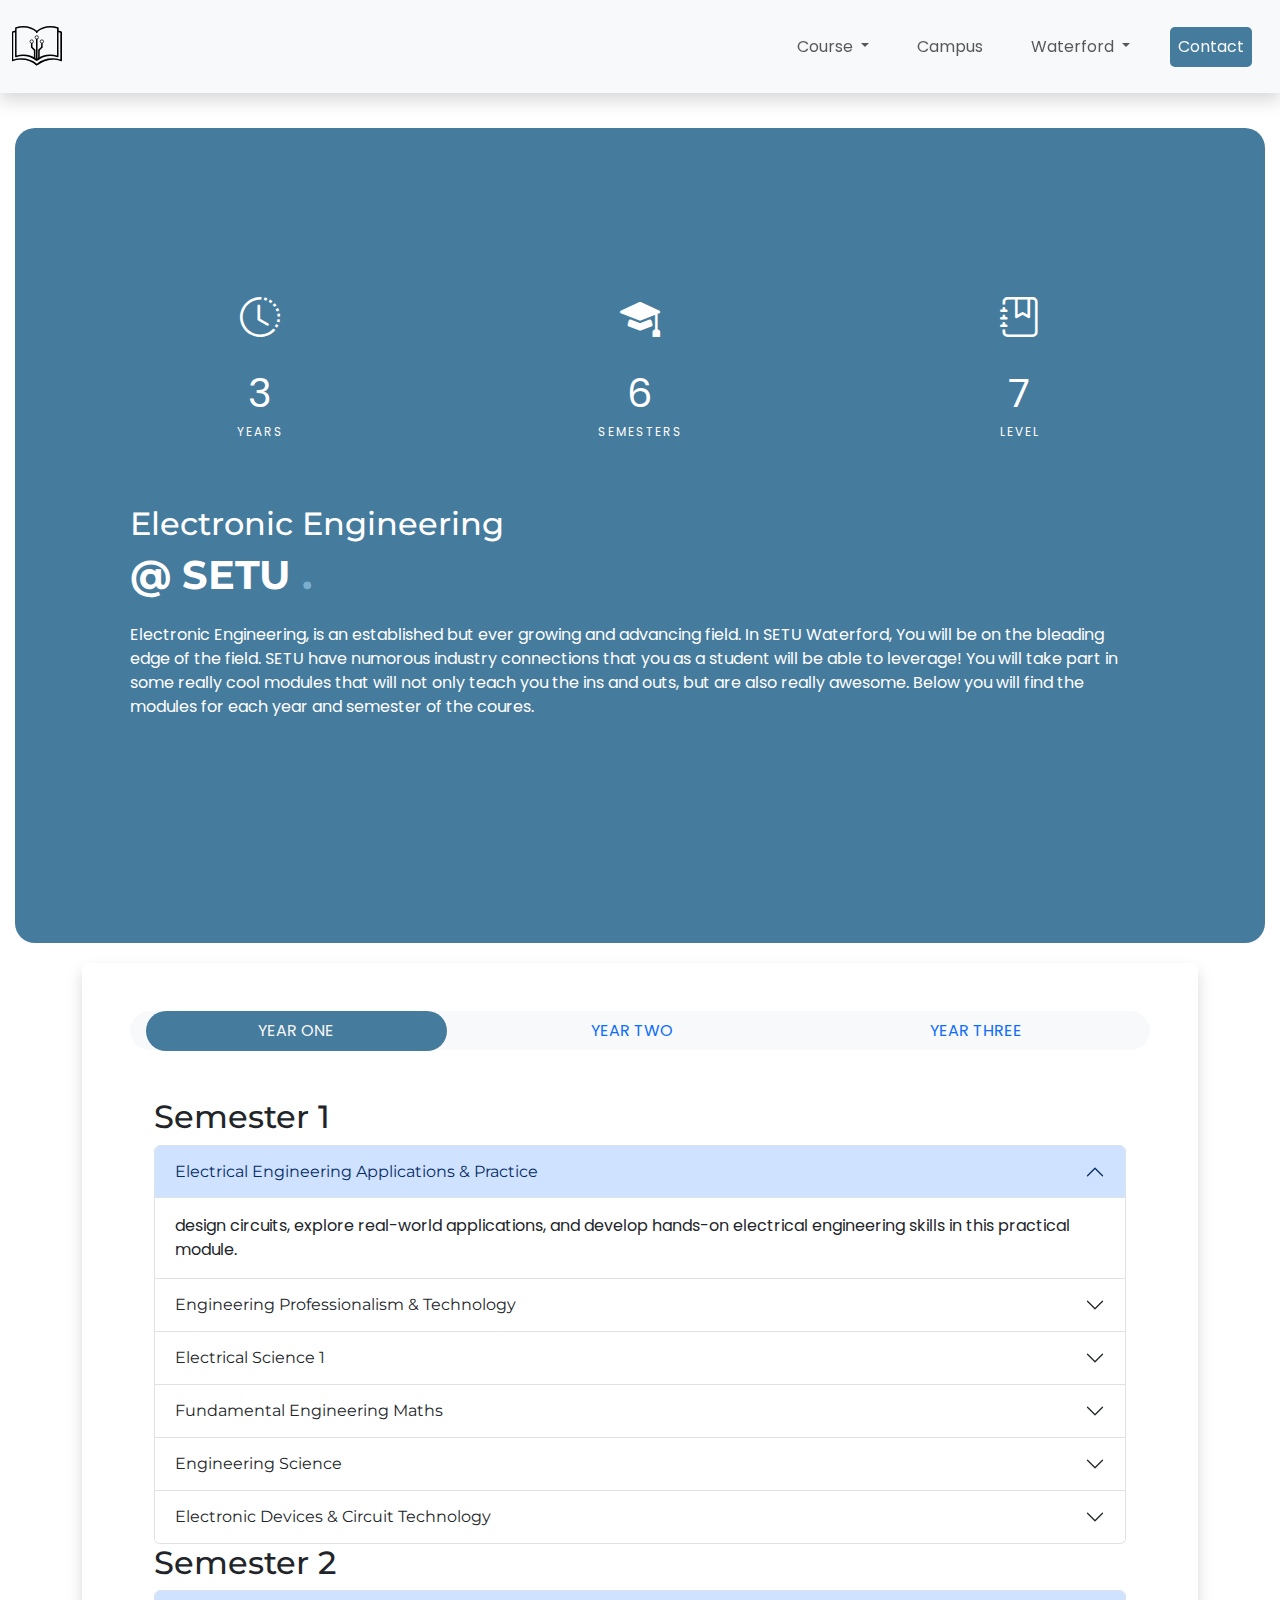
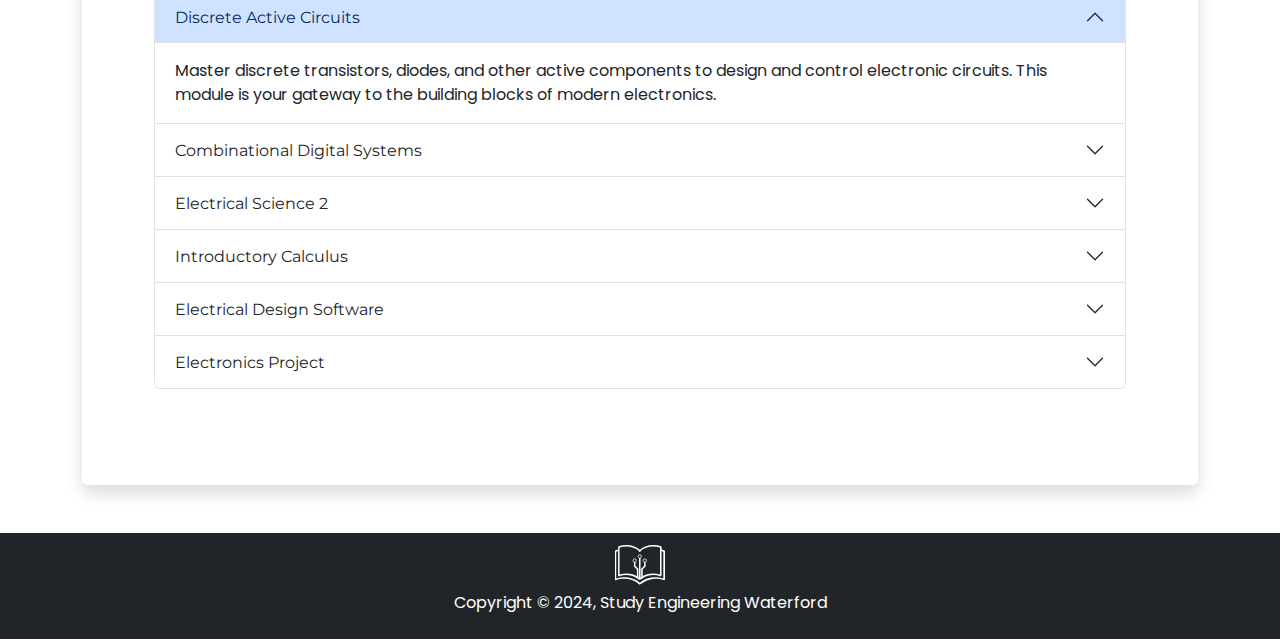
==== commit 7b139b91: "img compression, edge-case responsive" ====
--- a/about.html
+++ b/about.html
@@ -3,7 +3,8 @@
   <head>
     <meta charset="UTF-8" />
     <meta name="viewport" content="width=device-width, initial-scale=1.0" />
-    <title>Document</title>
+    <title>About</title>
+    <link rel="icon" href="./images/logo.svg" />
     <link
       rel="stylesheet"
       href="https://cdn.jsdelivr.net/npm/bootstrap@5.3.3/dist/css/bootstrap.min.css"
@@ -579,8 +580,13 @@
 
     <footer class="bg-dark text-center text-white py-2">
       <div class="container">
-        <img src="https://dummyimage.com/200x50/000/fff" alt="Logo" />
-        <p>Copyright © 2023, Placeholder Co.</p>
+        <img
+          src="./images/logo-light.svg"
+          alt="Logo"
+          width="50px"
+          height="auto"
+        />
+        <p>Copyright © 2024, Study Engineering Waterford</p>
       </div>
     </footer>
   </body>
--- a/style/style.css
+++ b/style/style.css
@@ -21,6 +21,11 @@
 
 .nav-item {
   margin: 0rem 1rem;
+}
+
+.nav-item .active {
+  background-color: #457b9d !important;
+  color: #f7f7f7 !important;
 }
 
 .nav-link:hover {
@@ -254,7 +259,7 @@
 }
 
 .owl-carousel::before {
-  content: "“"; /* this is the left quote mark */
+  content: "“";
   position: absolute;
   color: #457b9d;
   font-size: 10em;
@@ -265,7 +270,7 @@
 }
 
 .owl-carousel::after {
-  content: "”"; /* this is the right quote mark */
+  content: "”";
   position: absolute;
   color: #457b9d;
   font-size: 10em;
@@ -360,3 +365,20 @@
 summary {
   list-style: none;
 }
+
+.btn-primary {
+  background-color: #457b9d !important;
+  border: none !important;
+}
+
+@media (max-width: 1400px) {
+  .display-2 {
+    font-size: 350%;
+  }
+}
+
+@media (max-width: 1400px) {
+  .display-2 {
+    font-size: 250%;
+  }
+}
